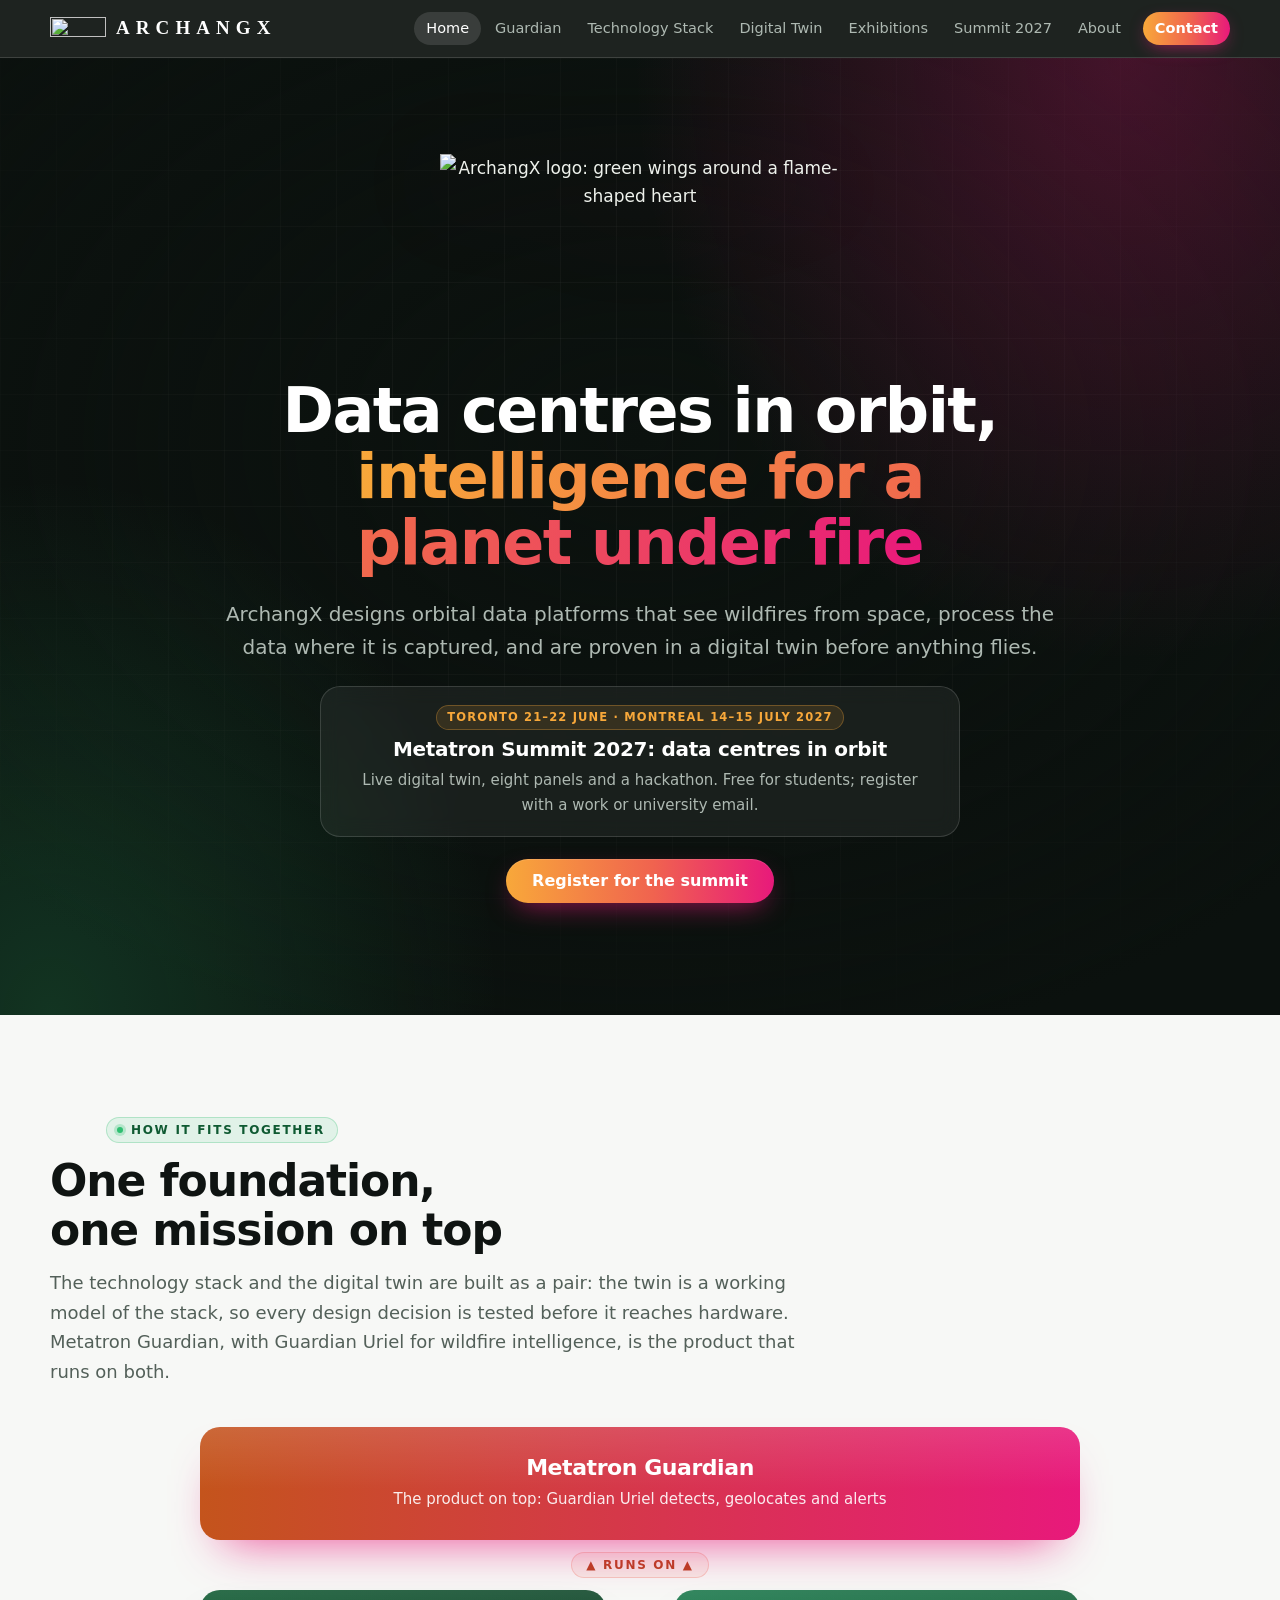
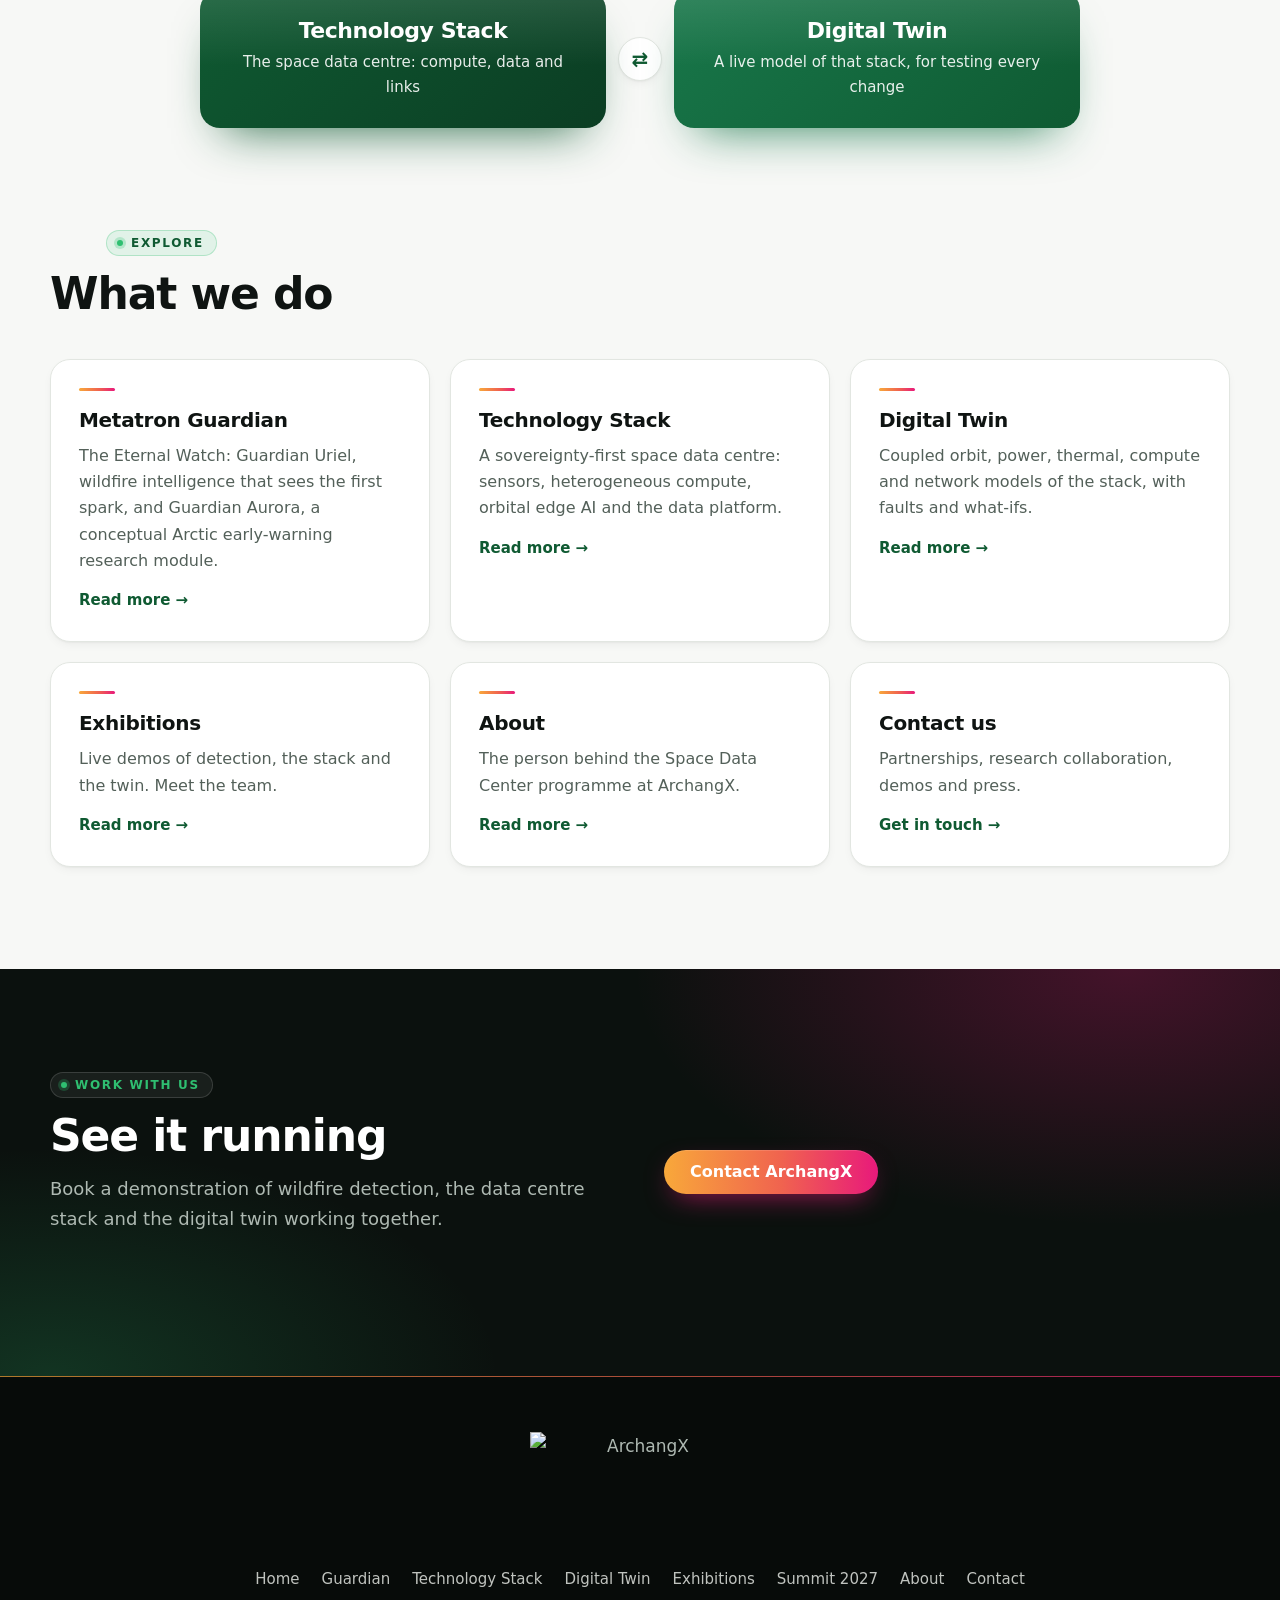
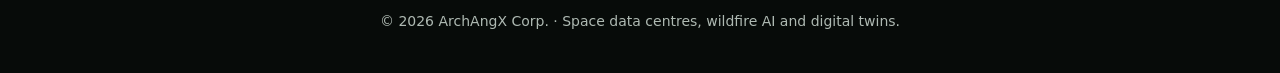
==== site/index.html @ c4afb506 "Rename Seraphim to Metatron across the website and docs The space data centre, its technology stack," ====
<!doctype html>
<html lang="en">
<head>
<meta charset="utf-8">
<meta name="viewport" content="width=device-width, initial-scale=1">
<title>ArchangX — Space Data Centres, Wildfire AI and Digital Twins</title>
<meta name="description" content="ArchangX builds orbital data platforms: a space data centre technology stack and its digital twin, with machine-learning wildfire detection on top.">
<link rel="icon" href="assets/favicon.ico" sizes="any">
<link rel="apple-touch-icon" href="assets/apple-touch-icon.png">
<meta property="og:title" content="ArchangX — Space Data Centres, Wildfire AI and Digital Twins">
<meta property="og:description" content="ArchangX builds orbital data platforms: a space data centre technology stack and its digital twin, with machine-learning wildfire detection on top.">
<meta property="og:image" content="https://www.archangx.com/assets/logo.png">
<link rel="canonical" href="https://www.archangx.com/">
<link rel="stylesheet" href="assets/style.css">
</head>
<body>
<header class="site">
  <div class="wrap bar">
    <a class="brand" href="index.html" aria-label="ArchangX home"><img src="assets/emblem-96.png" alt="" width="64" height="25">ARCHANGX</a>
    <nav class="main" aria-label="Pages"><a href="index.html" aria-current="page">Home</a><a href="guardian.html">Guardian</a><a href="technology-stack.html">Technology Stack</a><a href="digital-twin.html">Digital Twin</a><a href="exhibitions.html">Exhibitions</a><a href="summit-2027.html">Summit 2027</a><a href="about.html">About</a><a href="contact.html">Contact</a></nav>
  </div>
</header>
<main>
<div class="wrap hero">
  <img class="logo" src="assets/logo-dark.png" alt="ArchangX logo: green wings around a flame-shaped heart" width="560" height="284">
  <h1>Data centres in orbit, <span class="flame-text">intelligence for a planet under fire</span></h1>
  <p>ArchangX designs orbital data platforms that see wildfires from space, process the data where it is captured, and are proven in a digital twin before anything flies.</p>
  <a class="announce" href="summit-2027.html"><span class="tag">Toronto 21–22 June · Montreal 14–15 July 2027</span><b>Metatron Summit 2027: data centres in orbit</b><span>Live digital twin, eight panels and a hackathon. Free for students; register with a work or university email.</span></a>
  <p><a class="btn" href="summit-2027.html#register">Register for the summit</a></p>
</div>

<section class="block">
  <div class="wrap">
    <div class="head"><div class="num"><img src="assets/emblem-96.png" alt=""><span class="eyebrow">How it fits together</span></div>
      <h2>One foundation, one mission on top</h2>
      <p>The technology stack and the digital twin are built as a pair: the twin is a working model of the stack, so every design decision is tested before it reaches hardware. Metatron Guardian, with Guardian Uriel for wildfire intelligence, is the product that runs on both.</p></div>
    <div class="fit" aria-label="How the work fits together">
  <a class="top" href="guardian.html"><b>Metatron Guardian</b><span>The product on top: Guardian Uriel detects, geolocates and alerts</span></a>
  <div class="arrow" aria-hidden="true">▲ runs on ▲</div>
  <div class="pair">
    <a class="base stackbox" href="technology-stack.html"><b>Technology Stack</b><span>The space data centre: compute, data and links</span></a>
    <div class="link" aria-label="connected">⇄</div>
    <a class="base twinbox" href="digital-twin.html"><b>Digital Twin</b><span>A live model of that stack, for testing every change</span></a>
  </div>
</div>
  </div>
</section>

<section class="block">
  <div class="wrap">
    <div class="head"><div class="num"><img src="assets/emblem-96.png" alt=""><span class="eyebrow">Explore</span></div><h2>What we do</h2></div>
    <div class="cards" style="grid-template-columns:repeat(auto-fit,minmax(300px,1fr))">
      <a class="card" href="guardian.html"><h3>Metatron Guardian</h3><p>The Eternal Watch: Guardian Uriel, wildfire intelligence that sees the first spark, and Guardian Aurora, a conceptual Arctic early-warning research module.</p><span class="more">Read more →</span></a>
      <a class="card" href="technology-stack.html"><h3>Technology Stack</h3><p>A sovereignty-first space data centre: sensors, heterogeneous compute, orbital edge AI and the data platform.</p><span class="more">Read more →</span></a>
      <a class="card" href="digital-twin.html"><h3>Digital Twin</h3><p>Coupled orbit, power, thermal, compute and network models of the stack, with faults and what-ifs.</p><span class="more">Read more →</span></a>
      <a class="card" href="exhibitions.html"><h3>Exhibitions</h3><p>Live demos of detection, the stack and the twin. Meet the team.</p><span class="more">Read more →</span></a>
      <a class="card" href="about.html"><h3>About</h3><p>The person behind the Space Data Center programme at ArchangX.</p><span class="more">Read more →</span></a>
      <a class="card" href="contact.html"><h3>Contact us</h3><p>Partnerships, research collaboration, demos and press.</p><span class="more">Get in touch →</span></a>
    </div>
  </div>
</section>

<section class="block night">
  <div class="wrap two">
    <div class="head"><span class="eyebrow">Work with us</span><h2>See it running</h2>
      <p>Book a demonstration of wildfire detection, the data centre stack and the digital twin working together.</p></div>
    <div style="align-self:center"><a class="btn" href="contact.html">Contact ArchangX</a></div>
  </div>
</section>
</main>
<footer class="site">
  <div class="wrap">
    <img src="assets/logo-dark.png" alt="ArchangX" width="280" height="142">
    <nav aria-label="Footer"><a href="index.html">Home</a><a href="guardian.html">Guardian</a><a href="technology-stack.html">Technology Stack</a><a href="digital-twin.html">Digital Twin</a><a href="exhibitions.html">Exhibitions</a><a href="summit-2027.html">Summit 2027</a><a href="about.html">About</a><a href="contact.html">Contact</a></nav>
    <p>© <span class="year">2026</span> ArchAngX Corp. · Space data centres, wildfire AI and digital twins.</p>
  </div>
</footer>
<script>document.querySelectorAll(".year").forEach(e => e.textContent = new Date().getFullYear());</script>
</body>
</html>
---- site/assets/style.css ----
/* ArchangX site styles. Palette from the logo: matrix-green wings, orange-to-magenta flame, serif wordmark.
   Dark "orbit" bands (header, page heroes, .night, footer) frame light content sections. System fonts only. */
:root {
  /* light surfaces */
  --paper: #f7f8f6; --card: #fff; --ink: #0f1412; --muted: #536059; --line: #e2e6e1;
  /* brand: wings */
  --wing-deep: #0b3d23; --wing: #0f5a32; --wing-mid: #18774a; --wing-bright: #2fbf71;
  /* brand: flame */
  --flame-0: #c4541c; --flame-1: #f8a83a; --flame-2: #f0634f; --flame-3: #e8197b; --flame-ink: #b8401f;
  --flame: linear-gradient(90deg, var(--flame-1), var(--flame-2) 55%, var(--flame-3));
  --flame-deep: linear-gradient(90deg, var(--flame-0), var(--flame-3));
  /* dark surfaces */
  --night: #0b110e; --night-2: #121a16; --night-ink: #eef1ec; --night-muted: #aeb9b2; --footer: #070b09;
  --on-dark: #fff; --glass: rgba(255, 255, 255, .06); --glass-2: rgba(255, 255, 255, .12);
  --glass-line: rgba(255, 255, 255, .14);
  --error: #b3261e;
  /* backdrop shared by the heroes, dark bands and the portrait */
  --aurora: radial-gradient(55% 90% at 88% 0%, rgba(232, 25, 123, .26), transparent 70%),
            radial-gradient(50% 80% at 4% 100%, rgba(47, 191, 113, .2), transparent 70%);
  --grid: linear-gradient(rgba(255, 255, 255, .045) 1px, transparent 1px) 0 0 / 56px 56px,
          linear-gradient(90deg, rgba(255, 255, 255, .045) 1px, transparent 1px) 0 0 / 56px 56px;
  /* type, shape, depth, motion */
  --serif: "Iowan Old Style", "Palatino Linotype", Palatino, Georgia, "Times New Roman", serif;
  --sans: system-ui, -apple-system, "Segoe UI", Roboto, "Helvetica Neue", Arial, sans-serif;
  --display: "Segoe UI Variable Display", system-ui, -apple-system, "Segoe UI", Roboto, "Helvetica Neue", Arial, sans-serif;
  --radius: 20px; --radius-sm: 12px;
  --shadow-sm: 0 1px 2px rgba(11, 17, 14, .04), 0 4px 12px -4px rgba(11, 17, 14, .08);
  --shadow-md: 0 2px 4px rgba(11, 17, 14, .04), 0 16px 32px -12px rgba(11, 17, 14, .16);
  --shadow-lg: 0 4px 8px rgba(11, 17, 14, .05), 0 28px 56px -20px rgba(11, 17, 14, .28);
  --ease: cubic-bezier(.2, .7, .2, 1);
}
* { box-sizing: border-box; }
html { scroll-behavior: smooth; scroll-padding-top: 120px; overflow-x: clip; }
body { margin: 0; background: var(--paper); color: var(--ink); font: 17px/1.65 var(--sans);
       -webkit-font-smoothing: antialiased; text-rendering: optimizeLegibility; }
img { max-width: 100%; height: auto; display: block; }
a { color: var(--wing); text-underline-offset: .2em; }
::selection { background: color-mix(in srgb, var(--flame-2) 28%, transparent); }
.wrap { width: min(1180px, 100% - 32px); margin-inline: auto; }
h1, h2, h3 { font-family: var(--display); font-weight: 700; letter-spacing: -.025em; text-wrap: balance; margin: 0; }
h1 { font-size: clamp(36px, 5.6vw, 64px); line-height: 1.04; }
h2 { font-size: clamp(28px, 3.8vw, 44px); line-height: 1.1; }
h3 { font-size: 20px; line-height: 1.3; letter-spacing: -.015em; text-wrap: pretty; }
p { margin: 0; max-width: 66ch; text-wrap: pretty; }
.muted { color: var(--muted); }
.flame-text { background: var(--flame); -webkit-background-clip: text; background-clip: text; color: transparent; }
:focus-visible { outline: 3px solid var(--flame-2); outline-offset: 3px; }

/* labels: eyebrow (green pill with a dot) and tag (flame pill) */
.eyebrow { display: inline-flex; align-items: center; gap: 8px; width: fit-content; padding: 6px 12px 6px 10px;
           border-radius: 99px; font: 600 12px/1 var(--sans); letter-spacing: .14em; text-transform: uppercase;
           color: var(--wing); background: color-mix(in srgb, var(--wing-bright) 10%, transparent);
           border: 1px solid color-mix(in srgb, var(--wing-bright) 28%, transparent); }
.eyebrow::before { content: ""; width: 6px; height: 6px; border-radius: 50%; background: var(--wing-bright);
                   box-shadow: 0 0 0 3px color-mix(in srgb, var(--wing-bright) 25%, transparent); }
.tag { display: inline-flex; align-items: center; width: fit-content; padding: 5px 10px; border-radius: 99px;
       font: 700 11.5px/1.2 var(--sans); letter-spacing: .1em; text-transform: uppercase; color: var(--flame-ink);
       background: color-mix(in srgb, var(--flame-2) 10%, transparent);
       border: 1px solid color-mix(in srgb, var(--flame-2) 22%, transparent); }

/* header: dark glass, pill navigation, Contact as the call to action */
header.site { position: sticky; top: 0; z-index: 50; color: var(--night-ink);
              background: color-mix(in srgb, var(--night) 92%, transparent);
              -webkit-backdrop-filter: saturate(160%) blur(16px); backdrop-filter: saturate(160%) blur(16px);
              border-bottom: 1px solid var(--glass-line); }
.bar { display: flex; align-items: center; justify-content: space-between; gap: 8px 24px; padding-block: 12px; flex-wrap: wrap; }
.brand { display: flex; align-items: center; gap: 10px; text-decoration: none; color: var(--on-dark);
         font: 600 19px var(--serif); letter-spacing: .32em; }
.brand img { width: 56px; }
nav.main { display: flex; flex-wrap: wrap; align-items: center; gap: 2px; font: 500 14.5px/1 var(--sans); }
nav.main a { color: var(--night-muted); text-decoration: none; padding: 9px 12px; border-radius: 99px;
             transition: color .2s, background-color .2s; }
nav.main a:hover { color: var(--on-dark); background: var(--glass); }
nav.main a[aria-current="page"] { color: var(--on-dark); background: var(--glass-2); }
nav.main a:last-child { margin-left: 8px; color: var(--on-dark); font-weight: 600; background: var(--flame);
                        box-shadow: 0 6px 18px -6px color-mix(in srgb, var(--flame-3) 70%, transparent); }
nav.main a:last-child:hover { filter: brightness(1.08); }
@media (max-width: 1100px) {
  /* one swipeable row instead of a block of wrapped links */
  nav.main { width: 100%; flex-wrap: nowrap; overflow-x: auto; scrollbar-width: none; padding-inline-end: 28px;
             -webkit-mask-image: linear-gradient(90deg, #000 calc(100% - 28px), transparent);
             mask-image: linear-gradient(90deg, #000 calc(100% - 28px), transparent); }
  nav.main::-webkit-scrollbar { display: none; }
  nav.main a { flex: none; }
  nav.main a:first-child { margin-left: -12px; }
}

/* heroes: full-bleed dark backdrop drawn behind the .wrap-sized hero */
.page-hero, .hero { position: relative; isolation: isolate; color: var(--night-ink); }
.page-hero::before, .hero::before { content: ""; position: absolute; z-index: -2; inset: 0 calc(50% - 50vw);
  background: var(--aurora), radial-gradient(80% 75% at 50% 40%, transparent, var(--night) 88%), var(--grid), var(--night); }
.page-hero { padding-block: clamp(64px, 9vw, 112px) clamp(56px, 7vw, 88px); display: grid; gap: 18px; }
.page-hero::after { content: ""; position: absolute; z-index: -1; right: -40px; top: 50%; translate: 0 -50%;
                    width: min(520px, 60vw); aspect-ratio: 512 / 202; pointer-events: none;
                    background: url(emblem.png) center / contain no-repeat; opacity: .14; }
.page-hero h1 { color: var(--on-dark); max-width: 22ch; }
.page-hero p { font-size: clamp(17px, 1.6vw, 20px); color: var(--night-muted); max-width: 60ch; }
.crumbs { font-size: 14px; color: var(--night-muted); }
.crumbs a { color: var(--night-muted); text-decoration: none; }
.crumbs a:hover { color: var(--on-dark); text-decoration: underline; }
:is(.page-hero, .hero, .night) .eyebrow { color: var(--wing-bright); background: var(--glass); border-color: var(--glass-line); }
.hero { text-align: center; padding-block: clamp(56px, 8vw, 96px) clamp(64px, 9vw, 112px); display: grid;
        justify-items: center; gap: 22px; }
.hero img.logo { width: min(400px, 78%); filter: drop-shadow(0 18px 50px color-mix(in srgb, var(--flame-3) 28%, transparent)); }
.hero h1 { color: var(--on-dark); font-size: clamp(34px, 5.4vw, 62px); line-height: 1.06; max-width: 20ch; }
.hero p { color: var(--night-muted); font-size: clamp(17px, 1.6vw, 20px); }

/* content blocks */
section.block { padding-block: clamp(64px, 8vw, 104px); }
section.block:not(.night) + section.block:not(.night) { padding-top: 0; }
.head { display: grid; gap: 14px; margin-bottom: 40px; max-width: 760px; }
.head p { color: var(--muted); font-size: 18px; }
.head .num { display: flex; align-items: center; gap: 12px; }
.head .num img { width: 44px; }
.cards { display: grid; grid-template-columns: repeat(auto-fit, minmax(250px, 1fr)); gap: 20px; }
.card { position: relative; display: grid; gap: 10px; align-content: start; padding: 28px; border-radius: var(--radius);
        background: var(--card); border: 1px solid var(--line); box-shadow: var(--shadow-sm); }
.card::before { content: ""; height: 3px; width: 36px; border-radius: 3px; background: var(--flame); margin-bottom: 6px; }
.card:has(> .tag)::before { display: none; }
.card p { color: var(--muted); font-size: 16px; }
.card h3 a { color: inherit; }
.card h3 a:hover { color: var(--wing); }
a.card { text-decoration: none; color: var(--ink); transition: transform .3s var(--ease), box-shadow .3s var(--ease); }
a.card::after { content: ""; position: absolute; inset: -1px; border-radius: inherit; padding: 1px; pointer-events: none;
                background: var(--flame); opacity: 0; transition: opacity .3s var(--ease);
                -webkit-mask: linear-gradient(#000 0 0) content-box, linear-gradient(#000 0 0); -webkit-mask-composite: xor;
                mask: linear-gradient(#000 0 0) content-box exclude, linear-gradient(#000 0 0); }
a.card:hover { transform: translateY(-4px); box-shadow: var(--shadow-lg); }
a.card:hover::after { opacity: 1; }
a.card .more { margin-top: 4px; color: var(--wing); font-weight: 600; font-size: 15px; }
a.card:hover .more { text-decoration: underline; }
.two { display: grid; grid-template-columns: repeat(auto-fit, minmax(300px, 1fr)); gap: 32px 48px; align-items: start; }
ul.ticks { margin: 0; padding: 0; list-style: none; display: grid; gap: 14px; }
ul.ticks li { position: relative; padding-left: 36px; }
ul.ticks li::before { content: ""; position: absolute; left: 0; top: .2em; width: 22px; height: 22px; border-radius: 50%;
                      background: color-mix(in srgb, var(--wing-bright) 18%, transparent); }
ul.ticks li::after { content: ""; position: absolute; left: 8px; top: calc(.2em + 4px); width: 6px; height: 11px;
                     border: solid var(--wing); border-width: 0 2px 2px 0; rotate: 45deg; }

/* the "how it fits together" diagram */
.fit { display: grid; gap: 12px; max-width: 880px; margin-inline: auto; }
.fit .top, .fit .base { position: relative; overflow: hidden; display: grid; gap: 6px; padding: 28px 24px; text-align: center;
                        border-radius: var(--radius); color: var(--on-dark); text-decoration: none;
                        transition: transform .3s var(--ease), box-shadow .3s var(--ease); }
.fit .top::after, .fit .base::after, .layer::after { content: ""; position: absolute; inset: 0; pointer-events: none;
                                                     background: linear-gradient(180deg, var(--glass-2), transparent 55%); }
.fit .top { background: var(--flame-deep); box-shadow: 0 24px 48px -24px color-mix(in srgb, var(--flame-3) 80%, transparent); }
.fit .stackbox { background: linear-gradient(135deg, var(--wing), var(--wing-deep));
                 box-shadow: 0 24px 48px -24px color-mix(in srgb, var(--wing) 90%, transparent); }
.fit .twinbox { background: linear-gradient(135deg, var(--wing-mid), var(--wing));
                box-shadow: 0 24px 48px -24px color-mix(in srgb, var(--wing-mid) 90%, transparent); }
.fit a:hover { transform: translateY(-3px); }
.fit .pair { display: grid; grid-template-columns: 1fr auto 1fr; gap: 12px; align-items: stretch; }
.fit .link { display: grid; place-items: center; align-self: center; width: 44px; height: 44px; border-radius: 50%;
             background: var(--card); border: 1px solid var(--line); box-shadow: var(--shadow-sm);
             font: 700 20px/1 var(--sans); color: var(--wing); }
.fit b { font: 700 22px/1.2 var(--display); letter-spacing: -.02em; }
.fit span { font-size: 15px; opacity: .9; }
.fit .arrow { justify-self: center; padding: 6px 14px; border-radius: 99px; font: 700 12px/1 var(--sans);
              letter-spacing: .14em; text-transform: uppercase; color: var(--flame-ink);
              background: color-mix(in srgb, var(--flame-2) 10%, transparent);
              border: 1px solid color-mix(in srgb, var(--flame-2) 25%, transparent); }
@media (max-width: 640px) { .fit .pair { grid-template-columns: 1fr; } .fit .link { justify-self: center; rotate: 90deg; } }

/* stack layers */
.stack { display: grid; gap: 10px; }
.layer { position: relative; overflow: hidden; display: grid; grid-template-columns: minmax(160px, 240px) 1fr; gap: 16px;
         align-items: center; padding: 20px 24px; border-radius: 16px; color: var(--on-dark); box-shadow: var(--shadow-sm); }
.layer b { font: 700 18px/1.3 var(--display); letter-spacing: -.01em; }
.layer span { font-size: 15px; opacity: .88; }
.l1 { background: var(--wing-deep); } .l2 { background: var(--wing); } .l3 { background: var(--wing-mid); }
.l4 { background: var(--flame-deep); } .l5 { background: var(--night-2); }
@media (max-width: 640px) { .layer { grid-template-columns: 1fr; gap: 4px; } }

/* flow chips */
.flow { display: flex; flex-wrap: wrap; gap: 10px; align-items: center; font: 600 14px var(--sans); }
.flow span { padding: 10px 16px; border-radius: 99px; background: var(--card); border: 1px solid var(--line); box-shadow: var(--shadow-sm); }
.flow i { color: var(--flame-2); font-style: normal; font-weight: 700; }

/* twin models */
.models { display: grid; grid-template-columns: repeat(auto-fit, minmax(140px, 1fr)); gap: 12px; }
.model { position: relative; overflow: hidden; text-align: center; padding: 22px 12px 20px; border-radius: 16px;
         border: 1px solid var(--line); background: var(--card); box-shadow: var(--shadow-sm); }
.model::before { content: ""; position: absolute; inset: 0 0 auto; height: 3px; background: var(--flame); }
.model b { display: block; font: 700 17px/1.3 var(--display); letter-spacing: -.01em; }
.model span { font-size: 13px; color: var(--muted); }

/* connected-pages strip */
.connected { display: flex; flex-wrap: wrap; gap: 12px 14px; align-items: center; padding: 20px 24px; border-radius: var(--radius);
             background: linear-gradient(135deg, color-mix(in srgb, var(--wing-bright) 9%, var(--card)), var(--card) 60%);
             border: 1px solid color-mix(in srgb, var(--wing-bright) 30%, transparent); }
.connected a { font-weight: 600; }

/* dark band */
.night { color: var(--night-ink); background: var(--aurora), var(--night); }
.night h2 { color: var(--on-dark); }
.night p, .night .head p, .night .card p { color: var(--night-muted); }
.night a:not(.btn) { color: var(--wing-bright); }
.night .card { background: var(--glass); border-color: var(--glass-line); color: var(--night-ink); box-shadow: none; }
.night .tag { color: var(--flame-1); background: color-mix(in srgb, var(--flame-1) 12%, transparent);
              border-color: color-mix(in srgb, var(--flame-1) 30%, transparent); }

/* buttons */
.btn { display: inline-flex; align-items: center; justify-content: center; gap: 8px; padding: 14px 26px; border: 0;
       border-radius: 99px; cursor: pointer; background: var(--flame); color: var(--on-dark); font: 700 16px/1 var(--sans);
       text-decoration: none;
       box-shadow: 0 10px 28px -10px color-mix(in srgb, var(--flame-3) 75%, transparent), inset 0 1px 0 var(--glass-2);
       transition: transform .2s var(--ease), box-shadow .2s var(--ease), filter .2s; }
.btn:hover { transform: translateY(-2px); filter: brightness(1.06);
             box-shadow: 0 16px 36px -12px color-mix(in srgb, var(--flame-3) 85%, transparent), inset 0 1px 0 var(--glass-2); }
.btn:active { transform: translateY(0); }
.btn:disabled { opacity: .6; cursor: progress; transform: none; }
.btn.ghost { background: transparent; color: inherit; box-shadow: inset 0 0 0 1.5px currentColor; }
.btn.ghost:hover { background: color-mix(in srgb, currentColor 10%, transparent); filter: none; }

/* about */
.portrait { border-radius: 24px; background: var(--aurora), var(--night); padding: 40px; display: grid; place-items: center;
            box-shadow: var(--shadow-lg); }
.portrait img { width: 100%; max-width: 360px; }
.facts { display: grid; gap: 6px; font-size: 15px; }
.facts b { font-weight: 600; }

/* contact form */
form.contact { display: grid; gap: 16px; padding: 28px; border-radius: var(--radius); background: var(--card);
               border: 1px solid var(--line); box-shadow: var(--shadow-md); }
form.contact label { display: grid; gap: 6px; font-weight: 600; font-size: 14.5px; }
form.contact :is(input:not([type="checkbox"]), select, textarea) {
  font: 16px var(--sans); padding: 12px 14px; border-radius: var(--radius-sm); border: 1px solid var(--line);
  background: var(--paper); color: var(--ink); transition: border-color .2s, box-shadow .2s, background-color .2s; }
form.contact :is(input:not([type="checkbox"]), select, textarea):focus {
  outline: none; border-color: var(--wing-bright); background: var(--card);
  box-shadow: 0 0 0 4px color-mix(in srgb, var(--wing-bright) 22%, transparent); }
form.contact input[type="checkbox"] { width: 18px; height: 18px; margin: 0; accent-color: var(--wing); }
form.contact textarea { min-height: 140px; resize: vertical; }

footer.site { position: relative; background: var(--footer); color: var(--night-muted); padding-block: 56px 40px; text-align: center; }
footer.site::before { content: ""; position: absolute; inset: 0 0 auto; height: 1px; background: var(--flame); opacity: .7; }
footer.site img { width: min(220px, 60%); margin: 0 auto 24px; }
footer.site nav { display: flex; flex-wrap: wrap; justify-content: center; gap: 6px 22px; margin-bottom: 18px; font-size: 15px; }
footer.site nav a { color: var(--night-ink); text-decoration: none; opacity: .8; transition: opacity .2s; }
footer.site nav a:hover { opacity: 1; text-decoration: underline; }
footer.site p { margin-inline: auto; font-size: 14px; }

/* registration dialog (summit-2027.html) */
dialog#register-dialog { width: min(580px, 100% - 32px); max-height: 92vh; padding: 0; border: 0; border-radius: var(--radius);
                         background: transparent; }
/* literal colour: older browsers don't pass :root variables to ::backdrop */
dialog#register-dialog::backdrop { background: rgba(11, 17, 14, .7); -webkit-backdrop-filter: blur(6px); backdrop-filter: blur(6px); }
dialog#register-dialog form.contact { margin: 0; box-shadow: var(--shadow-lg); }
.dialog-head { display: flex; justify-content: space-between; align-items: center; gap: 12px; }
.dialog-close { display: grid; place-items: center; width: 36px; height: 36px; border-radius: 50%; font-size: 24px; line-height: 1;
                background: none; border: 0; cursor: pointer; color: var(--muted); transition: background-color .2s; }
.dialog-close:hover { background: var(--paper); color: var(--ink); }
form.contact fieldset { border: 1px solid var(--line); border-radius: var(--radius-sm); padding: 12px 16px; display: grid; gap: 8px; }
form.contact legend { font-weight: 600; font-size: 14.5px; padding: 0 4px; }
form.contact label.check { display: flex; gap: 10px; align-items: center; font-weight: 400; }
form.contact .hp { position: absolute; left: -9999px; }
.form-msg:empty { display: none; }
.form-msg.ok { color: var(--wing); } .form-msg.err { color: var(--error); }

/* summit announcement on the home page */
.announce { display: grid; gap: 6px; justify-items: center; text-align: center; max-width: 640px; padding: 18px 26px;
            border-radius: var(--radius); color: var(--night-ink); text-decoration: none; background: var(--glass);
            border: 1px solid var(--glass-line); -webkit-backdrop-filter: blur(10px); backdrop-filter: blur(10px);
            transition: transform .3s var(--ease), background-color .3s, border-color .3s; }
.announce:hover { transform: translateY(-2px); background: var(--glass-2); border-color: color-mix(in srgb, var(--flame-2) 50%, transparent); }
.announce .tag { color: var(--flame-1); background: color-mix(in srgb, var(--flame-1) 12%, transparent);
                 border-color: color-mix(in srgb, var(--flame-1) 30%, transparent); }
.announce b { font: 700 20px/1.3 var(--display); letter-spacing: -.015em; color: var(--on-dark); }
.announce span:last-child { color: var(--night-muted); font-size: 15px; }

/* button row; .center sits it level with the text beside it in a .two layout */
.actions { display: flex; flex-wrap: wrap; gap: 12px; margin-top: 8px; }
.actions.center { align-self: center; margin-top: 0; }
/* a section heading that stays in view beside a long column (desktop only) */
@media (min-width: 1101px) { .head.sticky { position: sticky; top: 104px; } }
/* cards with longer text: fewer, wider columns */
.cards.wide { grid-template-columns: repeat(auto-fit, minmax(min(100%, 440px), 1fr)); }
.card .sub { margin-top: -4px; font: 600 14.5px/1.4 var(--sans); color: var(--wing-mid); }

/* exhibitions: event at a glance */
.glance { margin: 0; padding: 6px 28px; border-radius: var(--radius); background: var(--card); border: 1px solid var(--line);
          box-shadow: var(--shadow-md); }
.glance > div { display: grid; grid-template-columns: 120px 1fr; gap: 4px 20px; align-items: baseline; padding-block: 18px; }
.glance > div + div { border-top: 1px solid var(--line); }
.glance dt { font: 700 12px/1.4 var(--sans); letter-spacing: .12em; text-transform: uppercase; color: var(--flame-ink); }
.glance dd { margin: 0; }
@media (max-width: 520px) { .glance { padding-inline: 22px; } .glance > div { grid-template-columns: 1fr; } }

/* exhibitions: diagram slideshow. The track is a scroll-snap strip, so it swipes without script; the page script
   adds the previous/next buttons and dots (.ready) */
.wrap.showcase { max-width: 1024px; }
.slides { display: grid; gap: 20px; }
.slides-track { position: relative; display: grid; grid-auto-flow: column; grid-auto-columns: 100%; gap: 24px;
                overflow-x: auto; overscroll-behavior-x: contain; scroll-snap-type: x mandatory; border-radius: var(--radius); }
.slides.ready .slides-track { scrollbar-width: none; }
.slides.ready .slides-track::-webkit-scrollbar { display: none; }
.slides-track:focus-visible { outline-offset: 6px; }
.slide { margin: 0; display: grid; gap: 16px; align-content: start; scroll-snap-align: start; }
.slide a { display: block; overflow: hidden; border-radius: var(--radius); border: 1px solid var(--glass-line);
           box-shadow: 0 30px 70px -30px rgba(0, 0, 0, .75), 0 0 80px -30px color-mix(in srgb, var(--wing-bright) 35%, transparent); }
.slide img { width: 100%; transition: scale .6s var(--ease); }
.slide a:hover img { scale: 1.015; }
.slide figcaption { color: var(--night-muted); font-size: 15.5px; max-width: 80ch; }
.slide figcaption b { color: var(--on-dark); font-weight: 600; }
.slides-nav { display: flex; align-items: center; justify-content: center; gap: 18px; }
.slides-nav[hidden] { display: none; }
.slides-nav > button { display: grid; place-items: center; width: 46px; height: 46px; padding: 0 0 3px; border-radius: 50%;
                       cursor: pointer; font: 400 28px/1 var(--sans); color: var(--on-dark); background: var(--glass);
                       border: 1px solid var(--glass-line); transition: background-color .2s, border-color .2s; }
.slides-nav > button:hover { background: var(--glass-2); border-color: color-mix(in srgb, var(--flame-2) 60%, transparent); }
.slides-dots { display: flex; gap: 4px; }
.slides-dots button { display: grid; place-items: center; min-width: 24px; height: 24px; padding: 0; border: 0;
                      background: none; cursor: pointer; }
.slides-dots button::before { content: ""; width: 10px; height: 10px; border-radius: 99px;
                              background: color-mix(in srgb, var(--night-muted) 55%, transparent);
                              transition: width .3s var(--ease), background-color .3s; }
.slides-dots button[aria-current="true"]::before { width: 30px; background: var(--flame); }

/* exhibitions: programme timeline. Timed items get a flame dot, untimed ones a green dot */
ol.timeline { --t: 64px; --g: 36px; list-style: none; margin: 0; padding: 0; }
ol.timeline li { position: relative; display: grid; grid-template-columns: var(--t) 1fr; gap: var(--g); padding-bottom: 30px; }
ol.timeline li:last-child { padding-bottom: 0; }
ol.timeline li::before { content: ""; position: absolute; left: calc(var(--t) + var(--g) / 2 - 1px); top: 0; bottom: 0;
                         width: 2px; background: var(--line); }
ol.timeline li:first-child::before { top: 14px; }
ol.timeline li:last-child::before { bottom: auto; height: 14px; }
ol.timeline li::after { content: ""; position: absolute; left: calc(var(--t) + var(--g) / 2 - 7px); top: 8px; width: 14px;
                        height: 14px; border-radius: 50%; background: var(--card); border: 3px solid var(--flame-2); }
ol.timeline li:not(:has(> time))::after { border-color: var(--wing-bright); }
ol.timeline time { font: 700 17px/1.65 var(--display); font-variant-numeric: tabular-nums; text-align: right; color: var(--flame-ink); }
ol.timeline .when { display: block; margin-bottom: 2px; font: 700 12px/1.8 var(--sans); letter-spacing: .12em;
                    text-transform: uppercase; color: var(--wing-mid); }
ol.timeline h3 a { color: inherit; }
ol.timeline h3 a:hover { color: var(--wing); }
ol.timeline h3 + p { margin-top: 6px; color: var(--muted); font-size: 16px; }
@media (max-width: 520px) { ol.timeline { --t: 46px; --g: 36px; } ol.timeline time { font-size: 15px; } }

/* motion: heroes rise in on load; cards and tiles rise as they scroll into view (where supported) */
@keyframes rise { from { opacity: 0; translate: 0 16px; } to { opacity: 1; translate: 0 0; } }
@keyframes pop { from { opacity: 0; translate: 0 12px; scale: .98; } }
@media (prefers-reduced-motion: no-preference) {
  :is(.page-hero, .hero) > * { animation: rise .8s var(--ease) both; }
  :is(.page-hero, .hero) > :nth-child(2) { animation-delay: .06s; }
  :is(.page-hero, .hero) > :nth-child(3) { animation-delay: .12s; }
  :is(.page-hero, .hero) > :nth-child(4) { animation-delay: .18s; }
  :is(.page-hero, .hero) > :nth-child(n+5) { animation-delay: .24s; }
  dialog#register-dialog[open] { animation: pop .35s var(--ease); }
  @supports (animation-timeline: view()) {
    .card, .model, .layer, .flow span, .fit > *, .connected, ul.ticks li, .glance, .slides, ol.timeline li {
      animation: rise linear both; animation-timeline: view(); animation-range: entry 0% entry 80%;
    }
  }
}
@media (prefers-reduced-motion: reduce) {
  html { scroll-behavior: auto; }
  a.card, .btn, .announce, .fit a, .slide img { transition: none; }
}

/* Metatron Guardian: product family. Uriel is amber and gold (fire, light); Aurora is polar blue and aurora green. */
:root { --gold: #e3b341; --uriel: #f29a2e; --uriel-ink: #a65a0c; --polar: #4fb8e8; --polar-ink: #1a6f94; --aurora-green: #3fd9a4; }
.product.uriel { border-top: 4px solid var(--uriel); }
.product.aurora { border-top: 4px solid var(--polar); }
.product::before { display: none; }
.product .motto { font: italic 500 17px/1.5 var(--display); color: var(--ink); }
.night .product .motto { color: var(--night-ink); }
.product.uriel .tag { color: var(--uriel-ink); background: color-mix(in srgb, var(--uriel) 12%, transparent); border-color: color-mix(in srgb, var(--uriel) 32%, transparent); }
.product.aurora .tag { color: var(--polar-ink); background: color-mix(in srgb, var(--polar) 12%, transparent); border-color: color-mix(in srgb, var(--polar) 34%, transparent); }
.night .product.uriel .tag { color: var(--uriel); } .night .product.aurora .tag { color: var(--polar); }
/* readiness labels: designed on paper, prototyped on synthetic data, or still a research target */
.tag.designed { color: var(--wing); background: color-mix(in srgb, var(--wing-bright) 12%, transparent); border-color: color-mix(in srgb, var(--wing-bright) 32%, transparent); }
.tag.proto { color: var(--uriel-ink); background: color-mix(in srgb, var(--uriel) 12%, transparent); border-color: color-mix(in srgb, var(--uriel) 32%, transparent); }
.tag.research { color: var(--polar-ink); background: color-mix(in srgb, var(--polar) 12%, transparent); border-color: color-mix(in srgb, var(--polar) 34%, transparent); }
.night .tag.designed { color: var(--wing-bright); } .night .tag.proto { color: var(--uriel); } .night .tag.research { color: var(--polar); }
.legend { display: flex; flex-wrap: wrap; gap: 10px 18px; align-items: center; font-size: 15px; color: var(--muted); }
/* hero with the orbit emblem on the right */
.page-hero.split { grid-template-columns: minmax(0, 1fr) auto; column-gap: 40px; }
.page-hero.split::after { display: none; }
.page-hero.split > .orbit { grid-column: 2; grid-row: 1 / span 5; align-self: center; }
@media (max-width: 760px) { .page-hero.split { grid-template-columns: 1fr; } .page-hero.split > .orbit { grid-column: 1; grid-row: auto; } }
/* orbit emblem: Earth, two orbit rings and two satellites; a detection ping over the boreal belt */
.orbit { width: min(320px, 76vw); aspect-ratio: 1; }
.orbit svg { width: 100%; height: 100%; overflow: visible; }
.orbit .glow { fill: var(--polar); opacity: .18; }
.orbit .ring { fill: none; stroke: var(--glass-line); stroke-width: 1; }
.orbit .ring.tilt { stroke: color-mix(in srgb, var(--aurora-green) 45%, transparent); }
.orbit .sat { fill: var(--gold); } .orbit .sat.polar { fill: var(--polar); }
.orbit .ping { fill: none; stroke: var(--uriel); stroke-width: 1.5; transform-origin: 118px 84px; }
.orbit .spark { fill: var(--uriel); }
@media (prefers-reduced-motion: no-preference) {
  .orbit .o1 { animation: spin 20s linear infinite; transform-origin: 100px 100px; }
  .orbit .o2 { animation: spin 32s linear infinite reverse; transform-origin: 100px 100px; }
  .orbit .ping { animation: ping 3.2s ease-out infinite; }
}
@keyframes spin { to { transform: rotate(360deg); } }
@keyframes ping { from { transform: scale(.3); opacity: .95; } to { transform: scale(2.4); opacity: 0; } }
/* conceptual module notice */
.notice { display: grid; gap: 8px; padding: 20px 24px; border-radius: var(--radius); border: 1px solid color-mix(in srgb, var(--polar) 40%, transparent);
          background: color-mix(in srgb, var(--polar) 7%, var(--card)); }
.notice b { font: 700 12px/1.4 var(--sans); letter-spacing: .12em; text-transform: uppercase; color: var(--polar-ink); }
.night .notice { background: var(--glass); border-color: color-mix(in srgb, var(--polar) 45%, transparent); }
.night .notice b { color: var(--polar); }
.flow.stages { counter-reset: stage; }
.flow.stages span::before { counter-increment: stage; content: counter(stage) " "; color: var(--flame-ink); font-weight: 800; }
.night a.card .more { color: var(--wing-bright); }
.night .card h3 { color: var(--on-dark); }
/* Technology Stack page: 21 layers in six bands, seven cross-cutting planes. Band colours all pass WCAG AA with white text. */
:root { --b1: #121a16; --b2: #a64a12; --b3: #0b3d23; --b4: #0f5a32; --b5: #1a5f8a; --b6: #7a1f5c; }
main [id] { scroll-margin-top: 96px; }
.stats { display: grid; grid-template-columns: repeat(4, 1fr); gap: 14px; margin: 8px 0 0; padding: 0; }
.stats > div { padding: 18px 20px; border-radius: var(--radius-sm); background: var(--glass); border: 1px solid var(--glass-line); }
.stats dt { font: 700 clamp(26px, 3vw, 36px)/1.1 var(--display); letter-spacing: -.02em; color: var(--on-dark); font-variant-numeric: tabular-nums; }
.stats dd { margin: 6px 0 0; font-size: 14.5px; line-height: 1.45; color: var(--night-muted); }
.page-hero .stats-note { font-size: 14px; opacity: .85; }
@media (max-width: 760px) { .stats { grid-template-columns: 1fr 1fr; } }
@media (max-width: 420px) { .stats { grid-template-columns: 1fr; } }
/* sticky in-page contents on wide screens */
.withtoc { display: grid; gap: 0 40px; }
.toc { display: none; }
@media (min-width: 1101px) {
  .withtoc { grid-template-columns: 190px minmax(0, 1fr); }
  .toc { display: grid; gap: 2px; align-content: start; align-self: start; position: sticky; top: 104px; padding-top: clamp(64px, 8vw, 104px); }
  .toc b { font: 700 12px/1.4 var(--sans); letter-spacing: .12em; text-transform: uppercase; color: var(--flame-ink); margin-bottom: 8px; }
  .toc a { font-size: 14.5px; color: var(--muted); text-decoration: none; padding: 6px 10px; border-left: 2px solid var(--line); }
  .toc a:hover { color: var(--ink); }
  .toc a[aria-current="true"] { color: var(--wing); font-weight: 600; border-left-color: var(--wing-bright); }
}
/* the stack diagram: six band buttons on the left, the planes bar on the right */
.stackviz { display: grid; grid-template-columns: minmax(0, 1fr) 150px; gap: 16px; align-items: stretch; }
.bands { display: grid; gap: 8px; }
.band { border-radius: 14px; color: var(--on-dark); overflow: hidden; box-shadow: var(--shadow-sm); }
.band.b1 { background: var(--b1); } .band.b2 { background: var(--b2); } .band.b3 { background: var(--b3); }
.band.b4 { background: var(--b4); } .band.b5 { background: var(--b5); } .band.b6 { background: var(--b6); }
.band button { display: grid; grid-template-columns: 1fr auto auto; gap: 14px; align-items: center; width: 100%; padding: 18px 22px; border: 0;
               background: transparent; color: inherit; text-align: left; cursor: pointer; font: inherit; }
.band button:hover { background: rgba(255, 255, 255, .08); }
.band button:focus-visible { outline: 3px solid var(--flame-1); outline-offset: -4px; }
.band .band-name { font: 700 18px/1.3 var(--display); letter-spacing: -.01em; }
.band .band-range { font: 700 12px/1 var(--sans); letter-spacing: .1em; padding: 6px 10px; border-radius: 99px; background: rgba(255, 255, 255, .14); }
.band .caret { width: 10px; height: 10px; border: solid currentColor; border-width: 0 2px 2px 0; rotate: 45deg; translate: 0 -2px; transition: rotate .25s var(--ease), translate .25s var(--ease); }
.band button[aria-expanded="true"] .caret { rotate: 225deg; translate: 0 3px; }
.band .chips { display: flex; flex-wrap: wrap; gap: 8px; padding: 0 16px 16px; }
.band .chips a { display: inline-flex; gap: 6px; align-items: baseline; padding: 7px 12px; border-radius: 99px; font: 500 14px/1.3 var(--sans);
                 color: var(--ink); background: var(--card); text-decoration: none; }
.band .chips a:hover { background: var(--paper); }
.band .chips a b { font-size: 12px; letter-spacing: .06em; color: var(--flame-ink); }
.planebar { display: grid; grid-auto-rows: 1fr; gap: 4px; padding: 6px; border-radius: 14px; background: var(--night); color: var(--night-ink); box-shadow: var(--shadow-sm); }
.planebar a { display: grid; align-content: center; gap: 2px; padding: 8px 10px; border-radius: 10px; color: inherit; text-decoration: none; }
.planebar a:hover { background: var(--glass-2); }
.planebar a b { font: 700 12px/1.2 var(--sans); letter-spacing: .1em; color: var(--wing-bright); }
.planebar a span { font-size: 12px; line-height: 1.3; color: var(--night-muted); }
@media (max-width: 767px) {
  .stackviz { grid-template-columns: 1fr; }
  .planebar { grid-auto-rows: auto; grid-template-columns: repeat(auto-fit, minmax(140px, 1fr)); }
  .band button { grid-template-columns: 1fr auto; } .band .caret { grid-column: 2; grid-row: 1; justify-self: end; } .band .band-range { grid-row: 2; }
}
/* band sections and layer cards */
.bandsec .head { max-width: none; margin-bottom: 28px; }
.bandsec .subtitle { margin-top: -6px; font-size: 18px; }
.eyebrow.b1, .eyebrow.b2, .eyebrow.b3, .eyebrow.b4, .eyebrow.b5, .eyebrow.b6 { color: var(--on-dark); border-color: transparent; }
.eyebrow.b1::before, .eyebrow.b2::before, .eyebrow.b3::before, .eyebrow.b4::before, .eyebrow.b5::before, .eyebrow.b6::before { background: var(--on-dark); box-shadow: none; }
.eyebrow.b1 { background: var(--b1); } .eyebrow.b2 { background: var(--b2); } .eyebrow.b3 { background: var(--b3); }
.eyebrow.b4 { background: var(--b4); } .eyebrow.b5 { background: var(--b5); } .eyebrow.b6 { background: var(--b6); }
.layers { display: grid; grid-template-columns: repeat(2, minmax(0, 1fr)); gap: 20px; }
@media (max-width: 767px) { .layers { grid-template-columns: 1fr; } }
.layercard::before, .planecard::before { display: none; }
.code { display: inline-flex; width: fit-content; padding: 4px 9px; border-radius: 6px; font: 700 12px/1.2 var(--sans); letter-spacing: .1em;
        color: var(--flame-ink); background: color-mix(in srgb, var(--flame-2) 10%, transparent); border: 1px solid color-mix(in srgb, var(--flame-2) 22%, transparent); }
.code.x { color: var(--wing); background: color-mix(in srgb, var(--wing-bright) 12%, transparent); border-color: color-mix(in srgb, var(--wing-bright) 32%, transparent); }
.cards.planes { grid-template-columns: repeat(3, minmax(0, 1fr)); }
@media (max-width: 1000px) { .cards.planes { grid-template-columns: repeat(2, minmax(0, 1fr)); } }
@media (max-width: 640px) { .cards.planes { grid-template-columns: 1fr; } }
/* one fire through the stack: numbered steps with CSS arrows, vertical on small screens */
ol.steps { counter-reset: step; list-style: none; margin: 0; padding: 0; display: grid; grid-template-columns: repeat(7, minmax(0, 1fr)); gap: 24px 12px; }
ol.steps li { position: relative; display: grid; gap: 10px; justify-items: center; text-align: center; }
ol.steps li::before { counter-increment: step; content: counter(step); display: grid; place-items: center; width: 44px; height: 44px; border-radius: 50%;
                      background: var(--flame); color: var(--on-dark); font: 700 17px/1 var(--display); box-shadow: 0 8px 20px -8px color-mix(in srgb, var(--flame-3) 70%, transparent); }
ol.steps li:not(:last-child)::after { content: ""; position: absolute; top: 21px; left: calc(50% + 30px); right: calc(-50% + 30px); height: 2px;
                                        background: linear-gradient(90deg, var(--flame-2), var(--line)); }
ol.steps h3 { font-size: 18px; }
ol.steps p { margin: 0; font-size: 14.5px; color: var(--muted); }
ol.steps .refs { display: flex; flex-wrap: wrap; gap: 6px; justify-content: center; }
ol.steps .refs a { padding: 3px 8px; border-radius: 6px; font: 700 11.5px/1.2 var(--sans); letter-spacing: .08em; color: var(--flame-ink);
                   background: color-mix(in srgb, var(--flame-2) 10%, transparent); border: 1px solid color-mix(in srgb, var(--flame-2) 22%, transparent); text-decoration: none; }
@media (max-width: 1000px) { ol.steps { grid-template-columns: repeat(4, minmax(0, 1fr)); } ol.steps li:nth-child(4)::after { display: none; } }
@media (max-width: 640px) {
  ol.steps { grid-template-columns: 1fr; gap: 18px; }
  ol.steps li { grid-template-columns: 44px 1fr; justify-items: start; text-align: left; align-items: start; column-gap: 16px; }
  ol.steps li > div { display: grid; gap: 6px; }
  ol.steps li::after { display: none; }
  ol.steps .refs { justify-content: flex-start; }
}
@media (prefers-reduced-motion: no-preference) { .band .chips { animation: rise .3s var(--ease) both; } }
@media (prefers-reduced-motion: reduce) { .band .caret { transition: none; } }
.band .chips[hidden] { display: none; }
/* Technology Stack, layer cards with five fields: one card per row; below 768 px a Details button hides the last four */
.howread { margin-top: 28px; padding: 24px 28px; border-radius: var(--radius); background: var(--card); border: 1px solid var(--line); box-shadow: var(--shadow-sm); display: grid; gap: 12px; }
.howread h3 { font-size: 18px; }
.howread > p { margin: 0; color: var(--muted); font-size: 16px; }
.howread dl { margin: 0; display: grid; gap: 8px 32px; grid-template-columns: repeat(auto-fit, minmax(min(100%, 380px), 1fr)); }
.howread dl div { display: grid; grid-template-columns: auto 1fr; gap: 8px; font-size: 15px; align-items: baseline; }
.howread dt { font-weight: 700; } .howread dd { margin: 0; color: var(--muted); }
.expandall { display: none; gap: 10px; }
.expandall .btn { padding: 10px 18px; font-size: 14px; }
.layers { grid-template-columns: 1fr; }
.layercard { display: grid; grid-template-columns: minmax(0, 1fr) minmax(0, 1.5fr); gap: 10px 40px; padding: 30px 32px; }
.layercard > .layer-head, .layercard > .what, .layercard > .details-toggle { grid-column: 1; }
.layercard > .details { grid-column: 2; grid-row: 1 / span 3; display: grid; gap: 8px; align-content: start; }
.layer-head { display: grid; gap: 10px; justify-items: start; }
.layercard p, .layercard li { max-width: 75ch; }
.layercard .what { color: var(--ink); font-size: 16.5px; }
.layercard h4 { margin: 6px 0 0; font: 700 12px/1.4 var(--sans); letter-spacing: .12em; text-transform: uppercase; color: var(--wing-mid); }
.layercard .details > p { margin: 0; color: var(--muted); font-size: 15.5px; }
.layercard ul { margin: 0; padding-left: 20px; display: grid; gap: 6px; color: var(--muted); font-size: 15.5px; }
.layercard .numbers { margin-top: 4px; padding: 12px 16px; border-radius: var(--radius-sm); background: color-mix(in srgb, var(--flame-1) 10%, var(--card));
                      border: 1px solid color-mix(in srgb, var(--flame-2) 22%, transparent); display: grid; gap: 4px; }
.layercard .numbers h4 { margin: 0; color: var(--flame-ink); }
.layercard .numbers p { color: var(--ink); font-size: 15px; }
.layercard .numbers b { color: var(--flame-ink); }
.layercard .watched { font-size: 14px; color: var(--muted); }
.layercard .watched b { color: var(--ink); }
.details-toggle { display: none; }
@media (max-width: 899px) { .layercard { grid-template-columns: 1fr; } .layercard > .details { grid-column: 1; grid-row: auto; } }
@media (max-width: 767px) {
  .expandall { display: flex; }
  .details-toggle { display: inline-flex; align-items: center; gap: 8px; width: fit-content; padding: 8px 14px; border-radius: 99px; border: 1.5px solid var(--wing);
                    background: transparent; color: var(--wing); font: 700 14px/1 var(--sans); cursor: pointer; }
  .details-toggle::after { content: ""; width: 7px; height: 7px; border: solid currentColor; border-width: 0 2px 2px 0; rotate: 45deg; translate: 0 -2px; }
  .layercard.open .details-toggle::after { rotate: 225deg; translate: 0 2px; }
  .layercard:not(.open) > .details { display: none; }
  .layercard { padding: 24px 22px; }
}
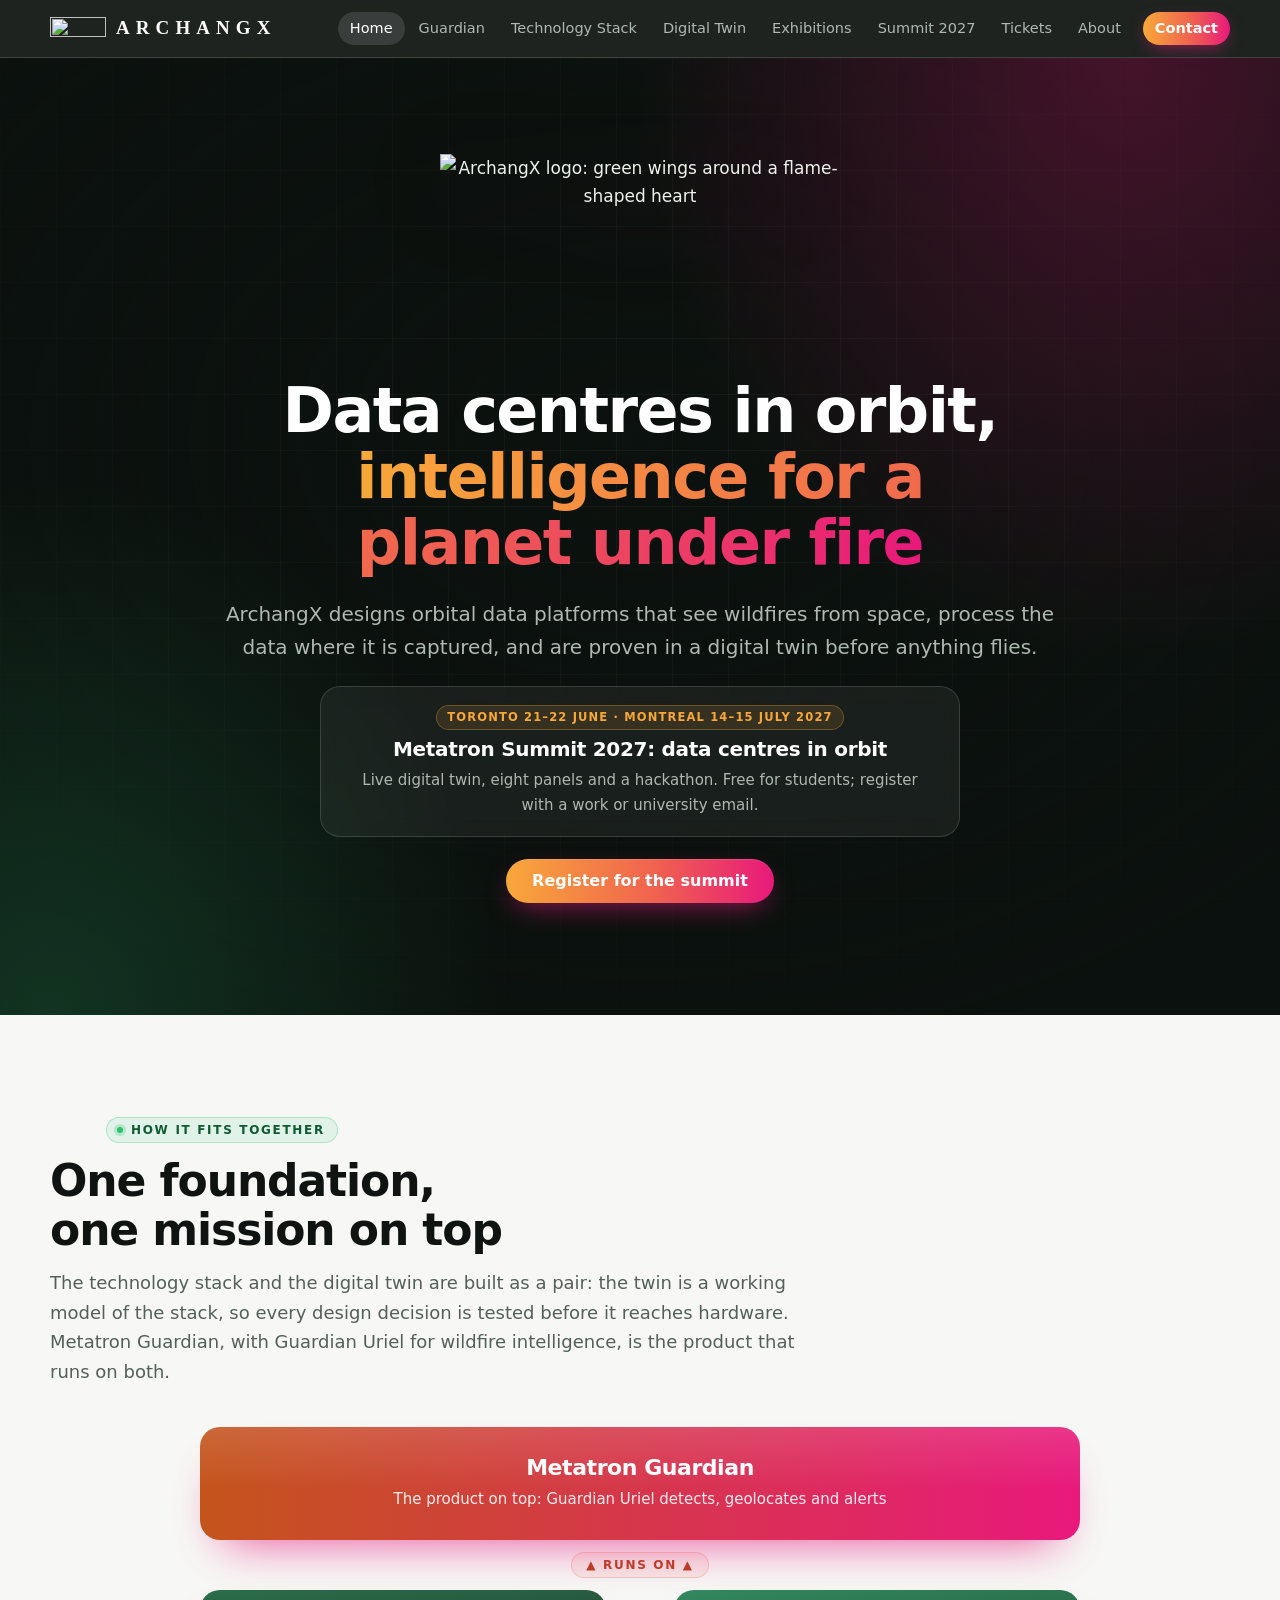
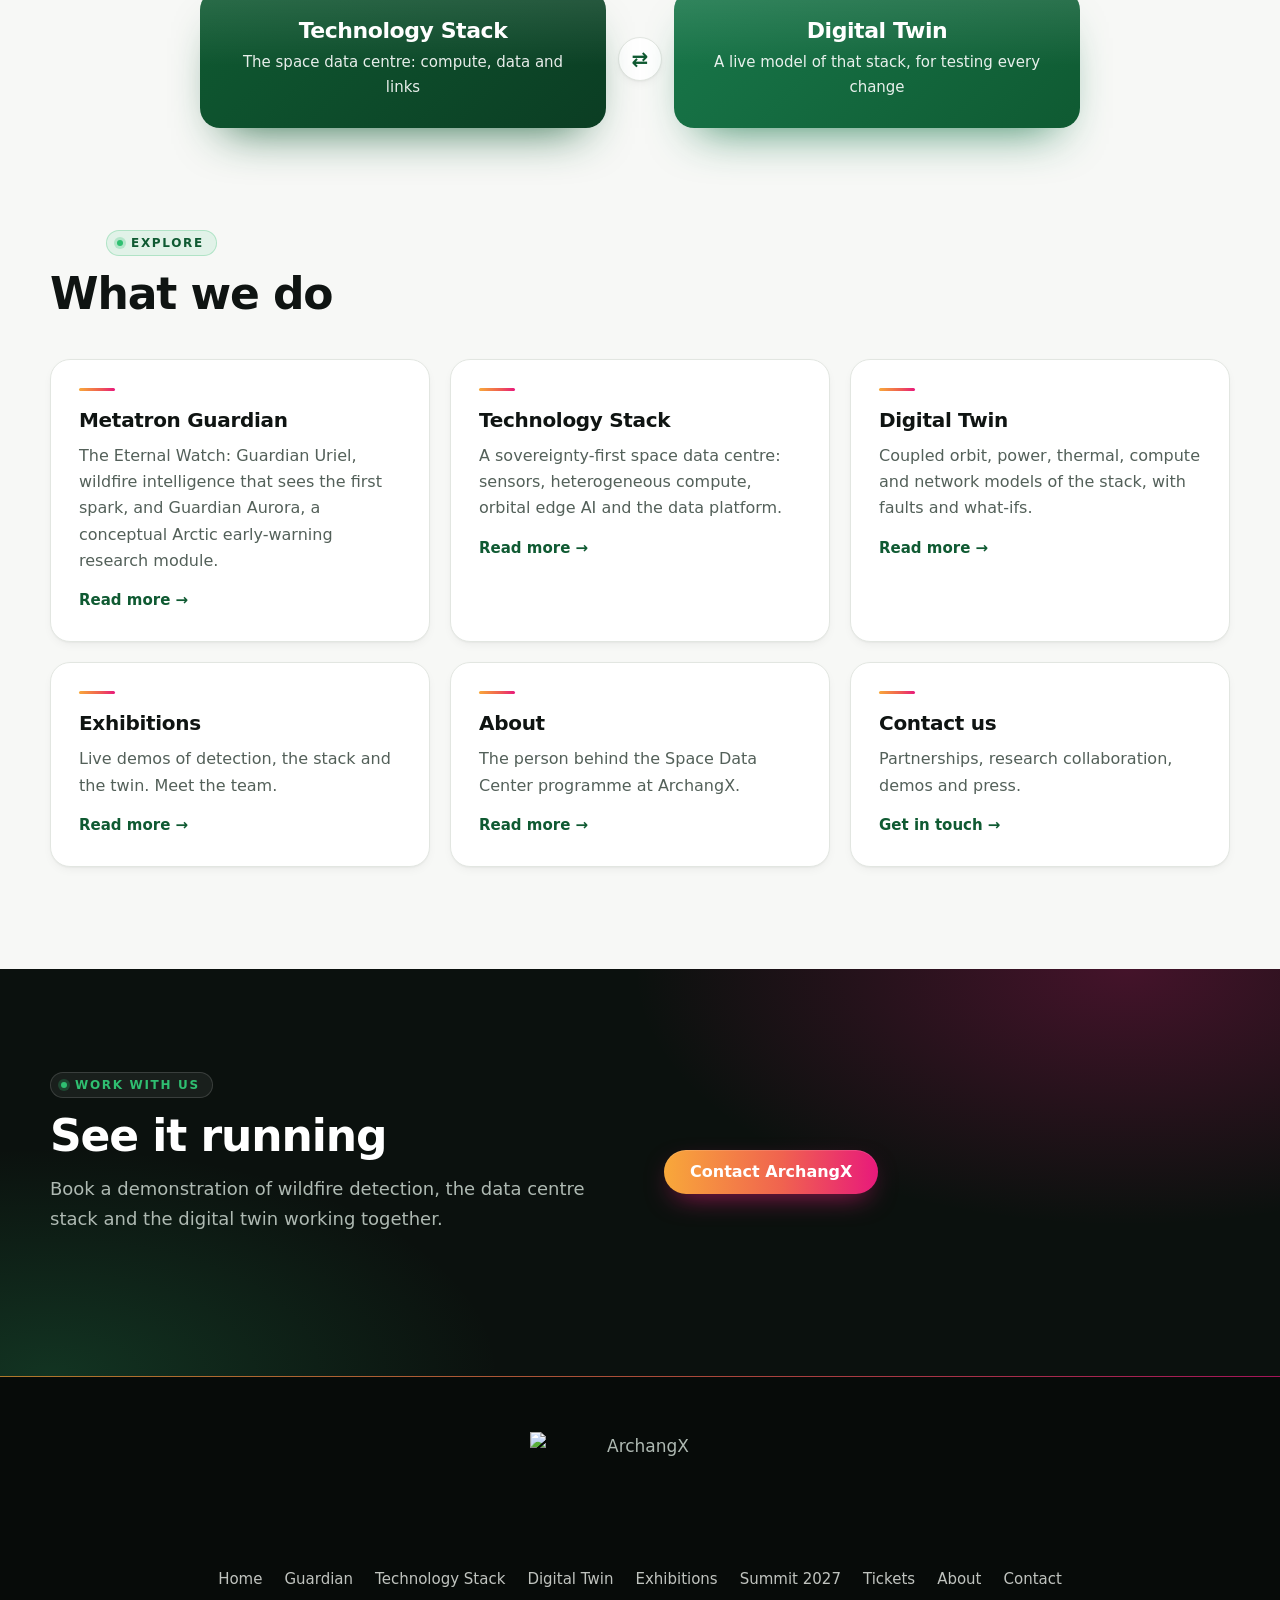
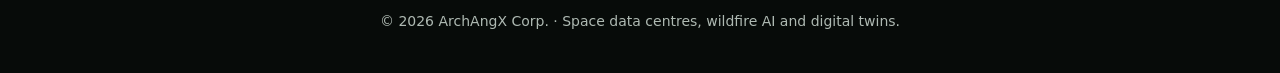
==== commit 5f215a78: "SCRUM-1377 SCRUM-1381: merge the Metatron rename into the ticketing branch Conflicts kept the ticket" ====
--- a/site/index.html
+++ b/site/index.html
@@ -17,7 +17,7 @@
 <header class="site">
   <div class="wrap bar">
     <a class="brand" href="index.html" aria-label="ArchangX home"><img src="assets/emblem-96.png" alt="" width="64" height="25">ARCHANGX</a>
-    <nav class="main" aria-label="Pages"><a href="index.html" aria-current="page">Home</a><a href="guardian.html">Guardian</a><a href="technology-stack.html">Technology Stack</a><a href="digital-twin.html">Digital Twin</a><a href="exhibitions.html">Exhibitions</a><a href="summit-2027.html">Summit 2027</a><a href="about.html">About</a><a href="contact.html">Contact</a></nav>
+    <nav class="main" aria-label="Pages"><a href="index.html" aria-current="page">Home</a><a href="guardian.html">Guardian</a><a href="technology-stack.html">Technology Stack</a><a href="digital-twin.html">Digital Twin</a><a href="exhibitions.html">Exhibitions</a><a href="summit-2027.html">Summit 2027</a><a href="summit-tickets.html">Tickets</a><a href="about.html">About</a><a href="contact.html">Contact</a></nav>
   </div>
 </header>
 <main>
@@ -71,7 +71,7 @@
 <footer class="site">
   <div class="wrap">
     <img src="assets/logo-dark.png" alt="ArchangX" width="280" height="142">
-    <nav aria-label="Footer"><a href="index.html">Home</a><a href="guardian.html">Guardian</a><a href="technology-stack.html">Technology Stack</a><a href="digital-twin.html">Digital Twin</a><a href="exhibitions.html">Exhibitions</a><a href="summit-2027.html">Summit 2027</a><a href="about.html">About</a><a href="contact.html">Contact</a></nav>
+    <nav aria-label="Footer"><a href="index.html">Home</a><a href="guardian.html">Guardian</a><a href="technology-stack.html">Technology Stack</a><a href="digital-twin.html">Digital Twin</a><a href="exhibitions.html">Exhibitions</a><a href="summit-2027.html">Summit 2027</a><a href="summit-tickets.html">Tickets</a><a href="about.html">About</a><a href="contact.html">Contact</a></nav>
     <p>© <span class="year">2026</span> ArchAngX Corp. · Space data centres, wildfire AI and digital twins.</p>
   </div>
 </footer>
--- a/site/assets/style.css
+++ b/site/assets/style.css
@@ -530,3 +530,30 @@
   .layercard:not(.open) > .details { display: none; }
   .layercard { padding: 24px 22px; }
 }
+
+/* Tickets (summit-tickets.html, exhibitions.html#exhibit): cards rendered by tools/render_tickets.py. Status colours all pass AA with white text. */
+.cards.tickets { align-items: stretch; }
+.card.ticket { display: flex; flex-direction: column; gap: 10px; }
+.ticket-edition { margin: 34px 0 16px; font: 700 clamp(20px, 2.2vw, 24px)/1.25 var(--display); letter-spacing: -.01em; color: var(--ink); }
+.notice + .ticket-edition, .ticket-edition:first-child { margin-top: 18px; }
+.ticket .note { margin: 0; font-size: 14px; }
+.ticket .price { margin: 0; font: 700 clamp(26px, 3vw, 32px)/1.1 var(--display); letter-spacing: -.02em; color: var(--ink); }
+.ticket .price small { display: block; margin-top: 4px; font: 500 13px/1.4 var(--sans); letter-spacing: 0; color: var(--muted); }
+.ticket .price.tba { font-size: 20px; color: var(--muted); }
+.ticket .ticks { margin: 0; flex: 1 0 auto; align-content: start; }
+.ticket .ticks li { font-size: 15px; }
+.ticket .meta { margin: 0; font-size: 14px; color: var(--muted); }
+.ticket .btn { align-self: flex-start; }
+.tag.onsale { background: #0f5a32; color: var(--on-dark); border-color: transparent; }
+.tag.comingsoon { background: #1a5f8a; color: var(--on-dark); border-color: transparent; }
+.tag.soldout { background: #7a1f1f; color: var(--on-dark); border-color: transparent; }
+.tag.closed { background: #4a4f55; color: var(--on-dark); border-color: transparent; }
+.tag.pending { background: #a64a12; color: var(--on-dark); border-color: transparent; margin-right: 6px; }
+.btn.disabled { opacity: .55; cursor: not-allowed; pointer-events: none; }
+.updated { margin: 14px 0 0; font-size: 13.5px; }
+.legal .ticks li, .legal .card p { font-size: 15px; }
+.legal .ticks li b { color: var(--ink); }
+ol.steps.three { grid-template-columns: repeat(3, minmax(0, 1fr)); }
+ol.steps.five { grid-template-columns: repeat(5, minmax(0, 1fr)); }
+@media (max-width: 1000px) { ol.steps.three { grid-template-columns: repeat(3, minmax(0, 1fr)); } ol.steps.three li:nth-child(4)::after { display: initial; } }
+@media (max-width: 640px) { ol.steps.three, ol.steps.five { grid-template-columns: 1fr; } }
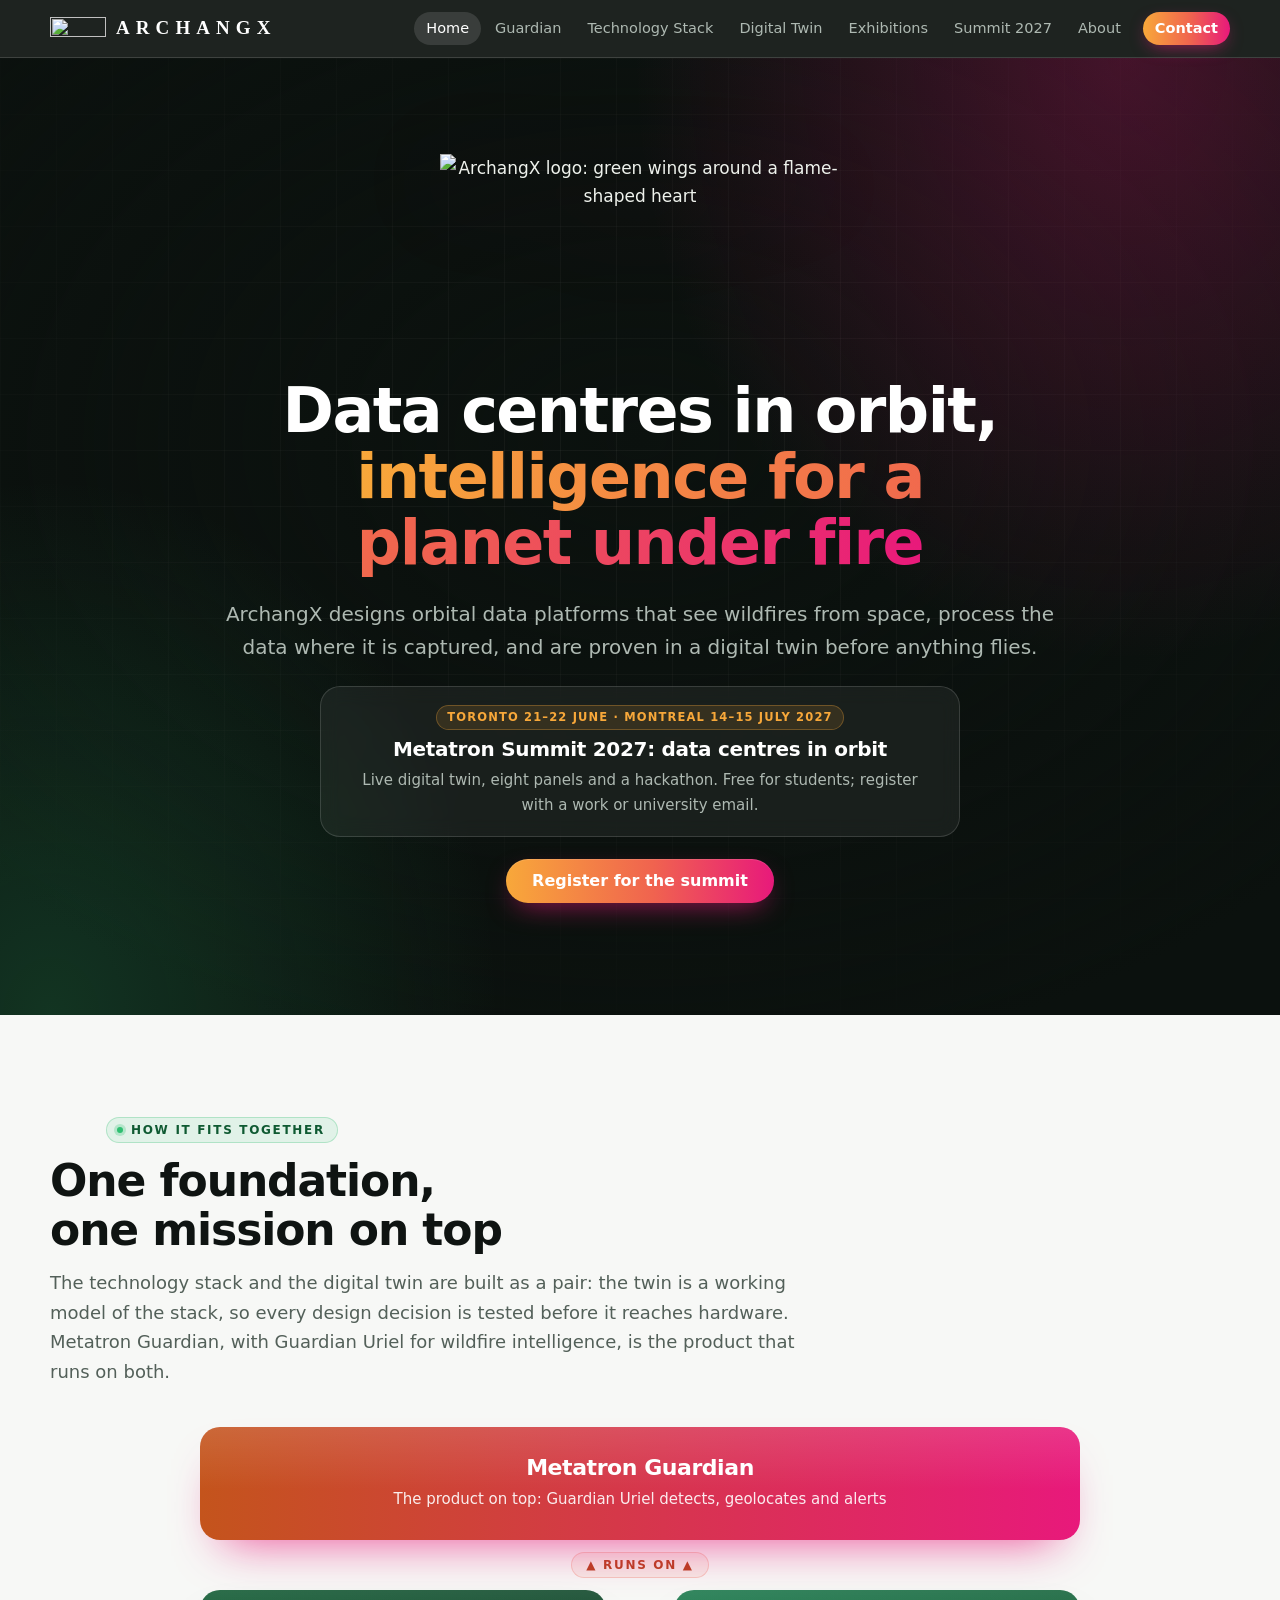
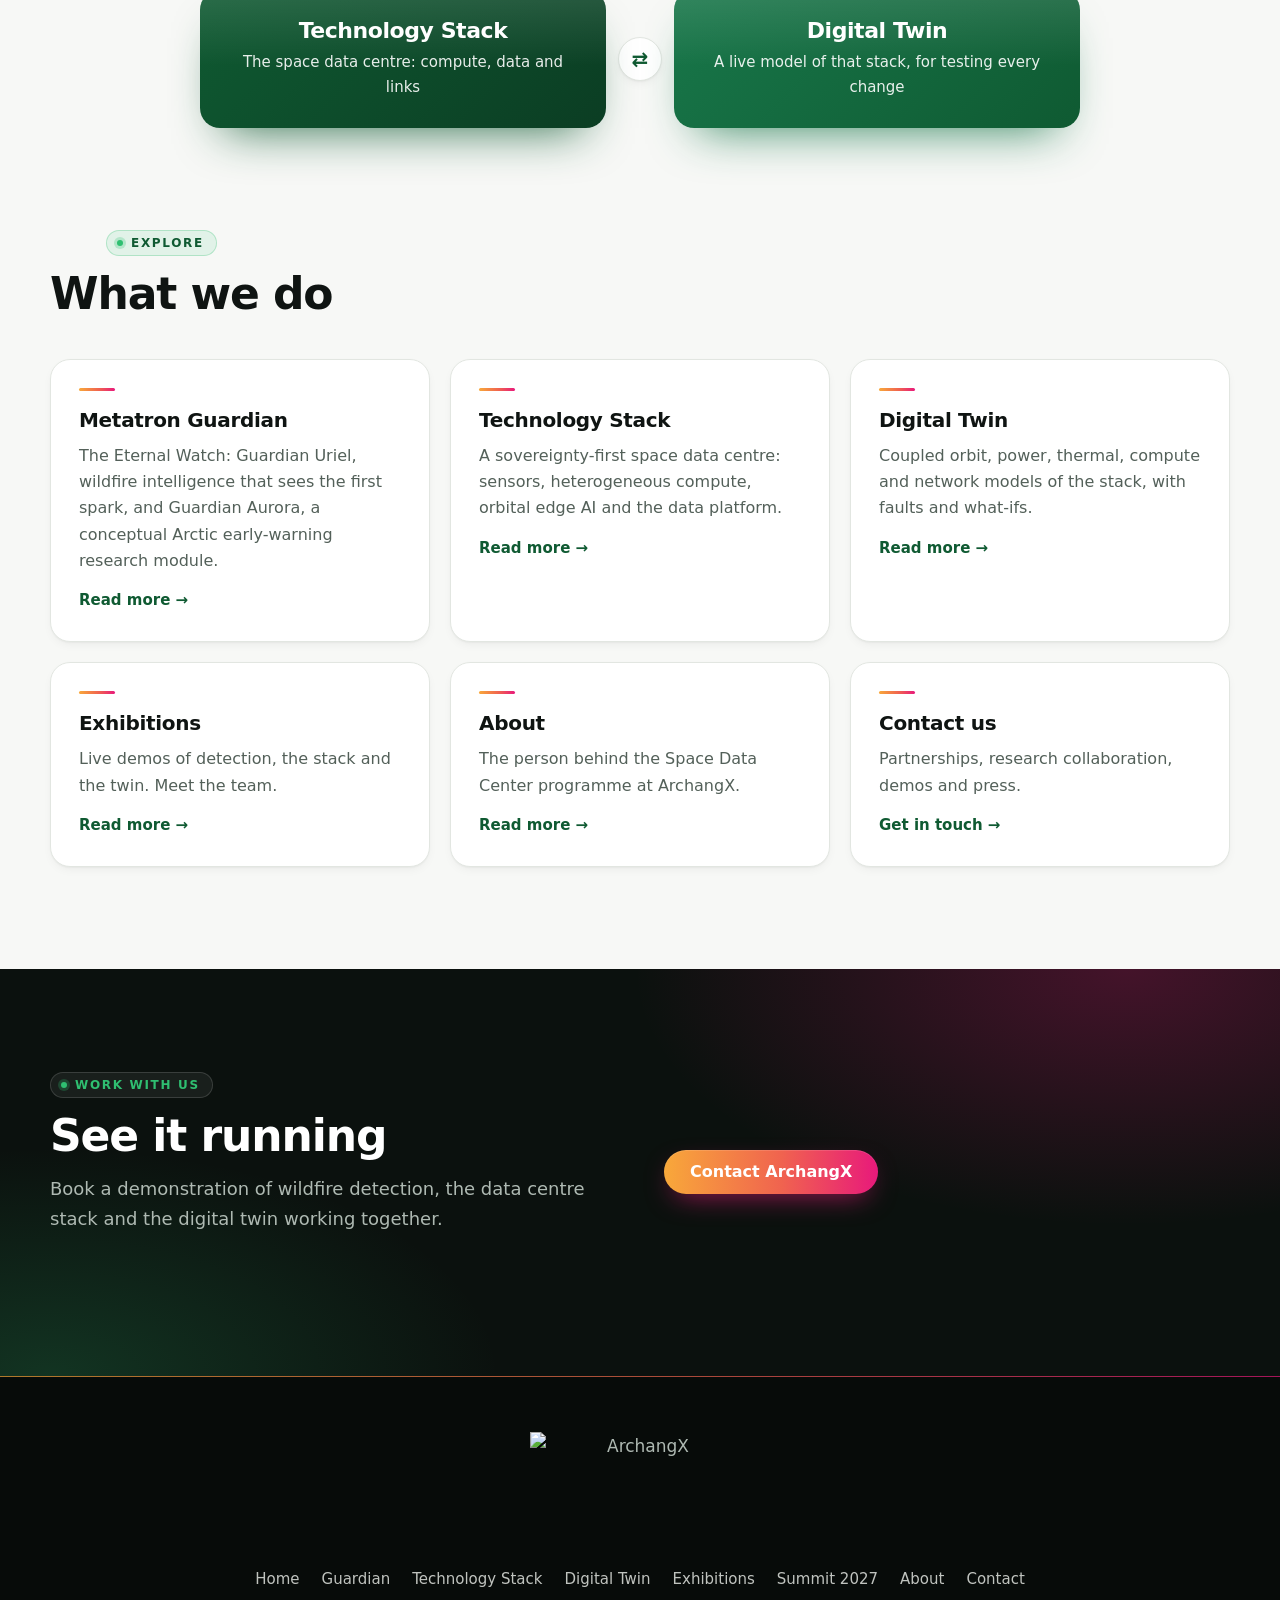
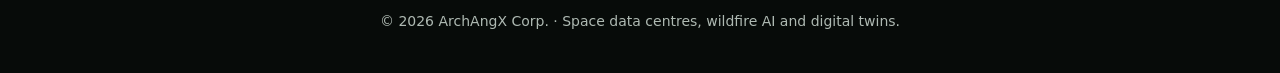
==== commit 776604a2: "Merge pull request #5 from ArchangX/feature/metatron-rename Feature/metatron rename" ====
--- a/site/index.html
+++ b/site/index.html
@@ -17,7 +17,7 @@
 <header class="site">
   <div class="wrap bar">
     <a class="brand" href="index.html" aria-label="ArchangX home"><img src="assets/emblem-96.png" alt="" width="64" height="25">ARCHANGX</a>
-    <nav class="main" aria-label="Pages"><a href="index.html" aria-current="page">Home</a><a href="guardian.html">Guardian</a><a href="technology-stack.html">Technology Stack</a><a href="digital-twin.html">Digital Twin</a><a href="exhibitions.html">Exhibitions</a><a href="summit-2027.html">Summit 2027</a><a href="summit-tickets.html">Tickets</a><a href="about.html">About</a><a href="contact.html">Contact</a></nav>
+    <nav class="main" aria-label="Pages"><a href="index.html" aria-current="page">Home</a><a href="guardian.html">Guardian</a><a href="technology-stack.html">Technology Stack</a><a href="digital-twin.html">Digital Twin</a><a href="exhibitions.html">Exhibitions</a><a href="summit-2027.html">Summit 2027</a><a href="about.html">About</a><a href="contact.html">Contact</a></nav>
   </div>
 </header>
 <main>
@@ -71,7 +71,7 @@
 <footer class="site">
   <div class="wrap">
     <img src="assets/logo-dark.png" alt="ArchangX" width="280" height="142">
-    <nav aria-label="Footer"><a href="index.html">Home</a><a href="guardian.html">Guardian</a><a href="technology-stack.html">Technology Stack</a><a href="digital-twin.html">Digital Twin</a><a href="exhibitions.html">Exhibitions</a><a href="summit-2027.html">Summit 2027</a><a href="summit-tickets.html">Tickets</a><a href="about.html">About</a><a href="contact.html">Contact</a></nav>
+    <nav aria-label="Footer"><a href="index.html">Home</a><a href="guardian.html">Guardian</a><a href="technology-stack.html">Technology Stack</a><a href="digital-twin.html">Digital Twin</a><a href="exhibitions.html">Exhibitions</a><a href="summit-2027.html">Summit 2027</a><a href="about.html">About</a><a href="contact.html">Contact</a></nav>
     <p>© <span class="year">2026</span> ArchAngX Corp. · Space data centres, wildfire AI and digital twins.</p>
   </div>
 </footer>
--- a/site/assets/style.css
+++ b/site/assets/style.css
@@ -530,30 +530,3 @@
   .layercard:not(.open) > .details { display: none; }
   .layercard { padding: 24px 22px; }
 }
-
-/* Tickets (summit-tickets.html, exhibitions.html#exhibit): cards rendered by tools/render_tickets.py. Status colours all pass AA with white text. */
-.cards.tickets { align-items: stretch; }
-.card.ticket { display: flex; flex-direction: column; gap: 10px; }
-.ticket-edition { margin: 34px 0 16px; font: 700 clamp(20px, 2.2vw, 24px)/1.25 var(--display); letter-spacing: -.01em; color: var(--ink); }
-.notice + .ticket-edition, .ticket-edition:first-child { margin-top: 18px; }
-.ticket .note { margin: 0; font-size: 14px; }
-.ticket .price { margin: 0; font: 700 clamp(26px, 3vw, 32px)/1.1 var(--display); letter-spacing: -.02em; color: var(--ink); }
-.ticket .price small { display: block; margin-top: 4px; font: 500 13px/1.4 var(--sans); letter-spacing: 0; color: var(--muted); }
-.ticket .price.tba { font-size: 20px; color: var(--muted); }
-.ticket .ticks { margin: 0; flex: 1 0 auto; align-content: start; }
-.ticket .ticks li { font-size: 15px; }
-.ticket .meta { margin: 0; font-size: 14px; color: var(--muted); }
-.ticket .btn { align-self: flex-start; }
-.tag.onsale { background: #0f5a32; color: var(--on-dark); border-color: transparent; }
-.tag.comingsoon { background: #1a5f8a; color: var(--on-dark); border-color: transparent; }
-.tag.soldout { background: #7a1f1f; color: var(--on-dark); border-color: transparent; }
-.tag.closed { background: #4a4f55; color: var(--on-dark); border-color: transparent; }
-.tag.pending { background: #a64a12; color: var(--on-dark); border-color: transparent; margin-right: 6px; }
-.btn.disabled { opacity: .55; cursor: not-allowed; pointer-events: none; }
-.updated { margin: 14px 0 0; font-size: 13.5px; }
-.legal .ticks li, .legal .card p { font-size: 15px; }
-.legal .ticks li b { color: var(--ink); }
-ol.steps.three { grid-template-columns: repeat(3, minmax(0, 1fr)); }
-ol.steps.five { grid-template-columns: repeat(5, minmax(0, 1fr)); }
-@media (max-width: 1000px) { ol.steps.three { grid-template-columns: repeat(3, minmax(0, 1fr)); } ol.steps.three li:nth-child(4)::after { display: initial; } }
-@media (max-width: 640px) { ol.steps.three, ol.steps.five { grid-template-columns: 1fr; } }
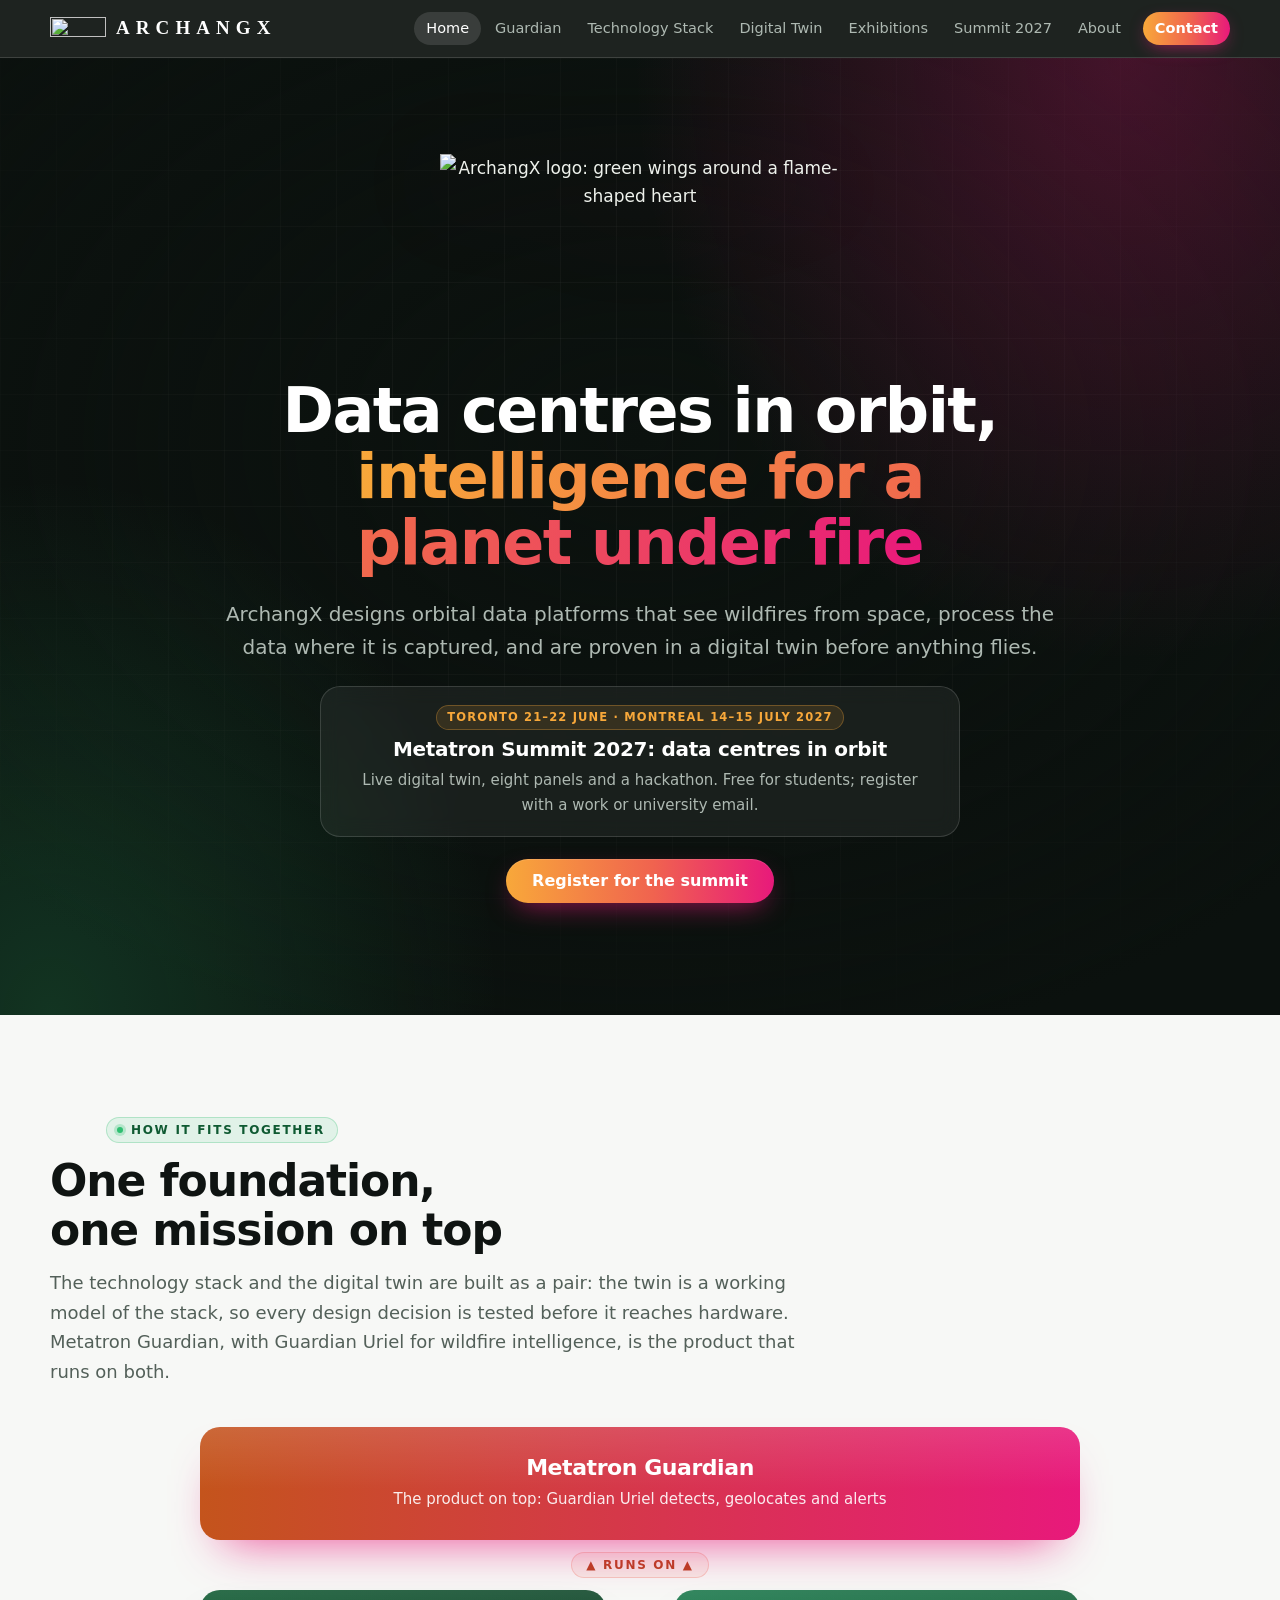
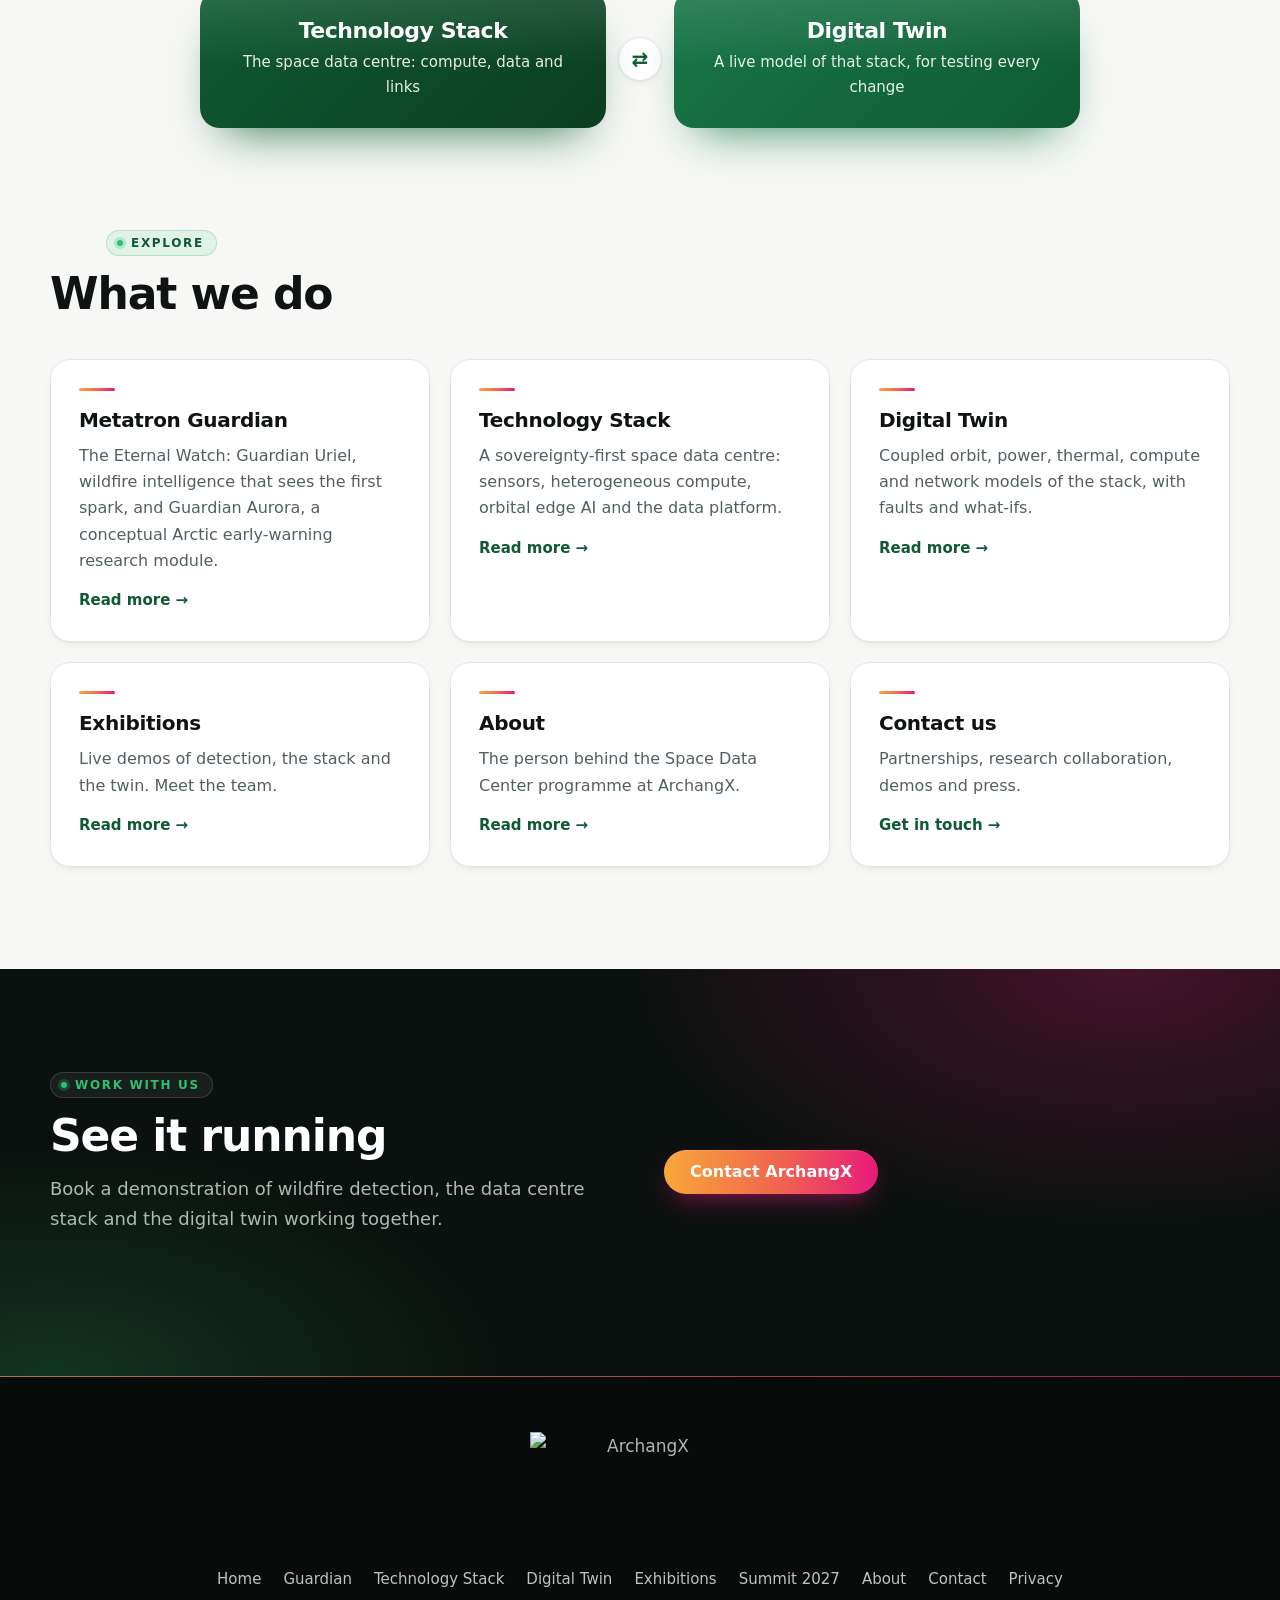
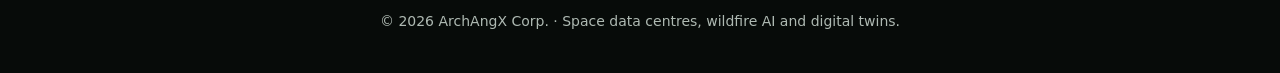
==== commit fbc3c941: "SCRUM-1381 SCRUM-595: privacy policy page, linked from every footer LinkedIn lead generation forms n" ====
--- a/site/index.html
+++ b/site/index.html
@@ -71,7 +71,7 @@
 <footer class="site">
   <div class="wrap">
     <img src="assets/logo-dark.png" alt="ArchangX" width="280" height="142">
-    <nav aria-label="Footer"><a href="index.html">Home</a><a href="guardian.html">Guardian</a><a href="technology-stack.html">Technology Stack</a><a href="digital-twin.html">Digital Twin</a><a href="exhibitions.html">Exhibitions</a><a href="summit-2027.html">Summit 2027</a><a href="about.html">About</a><a href="contact.html">Contact</a></nav>
+    <nav aria-label="Footer"><a href="index.html">Home</a><a href="guardian.html">Guardian</a><a href="technology-stack.html">Technology Stack</a><a href="digital-twin.html">Digital Twin</a><a href="exhibitions.html">Exhibitions</a><a href="summit-2027.html">Summit 2027</a><a href="about.html">About</a><a href="contact.html">Contact</a><a href="privacy.html">Privacy</a></nav>
     <p>© <span class="year">2026</span> ArchAngX Corp. · Space data centres, wildfire AI and digital twins.</p>
   </div>
 </footer>
--- a/site/assets/style.css
+++ b/site/assets/style.css
@@ -530,3 +530,10 @@
   .layercard:not(.open) > .details { display: none; }
   .layercard { padding: 24px 22px; }
 }
+
+/* long-form legal text (privacy.html) */
+.legal { display: grid; gap: 44px; max-width: 820px; }
+.legal > section { display: grid; gap: 14px; }
+.legal h2 { font-size: clamp(24px, 2.8vw, 32px); }
+.legal h3 { margin-top: 10px; }
+.legal ul { margin: 0; padding-left: 22px; display: grid; gap: 8px; max-width: 66ch; }
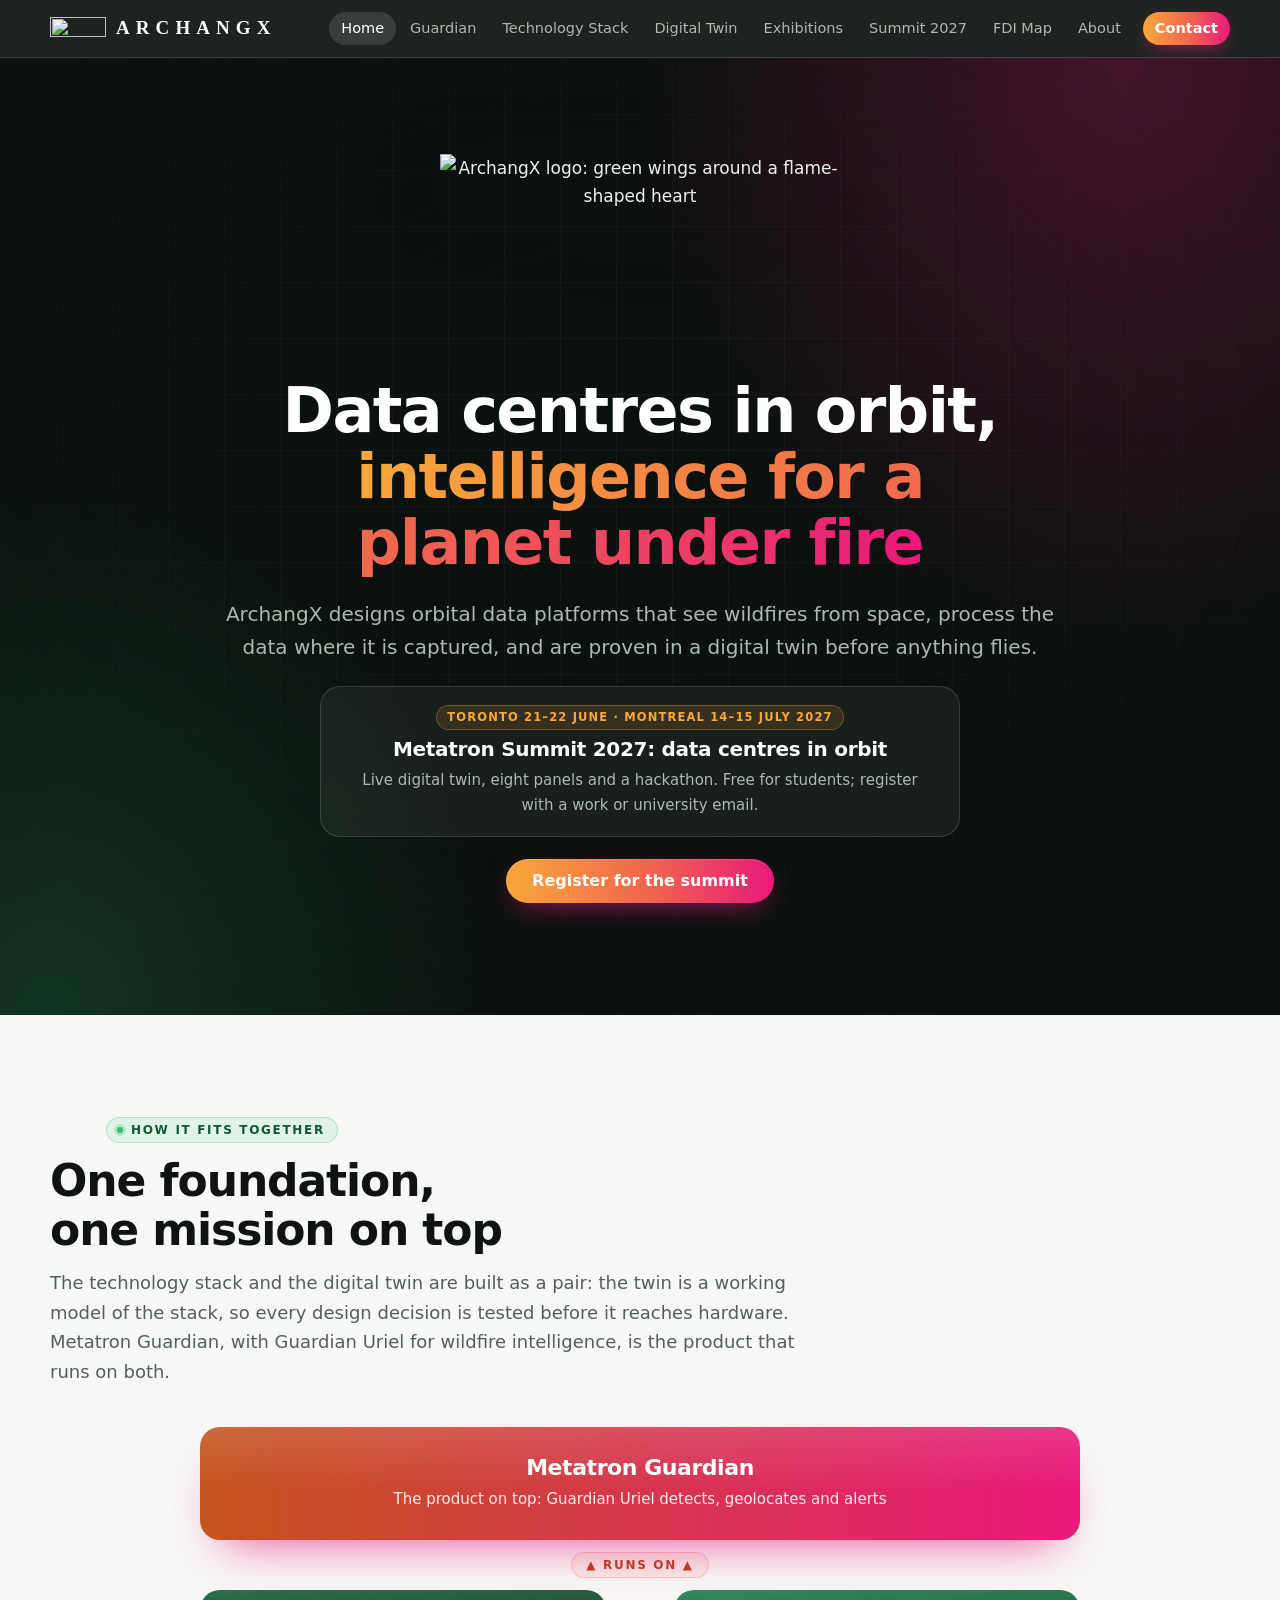
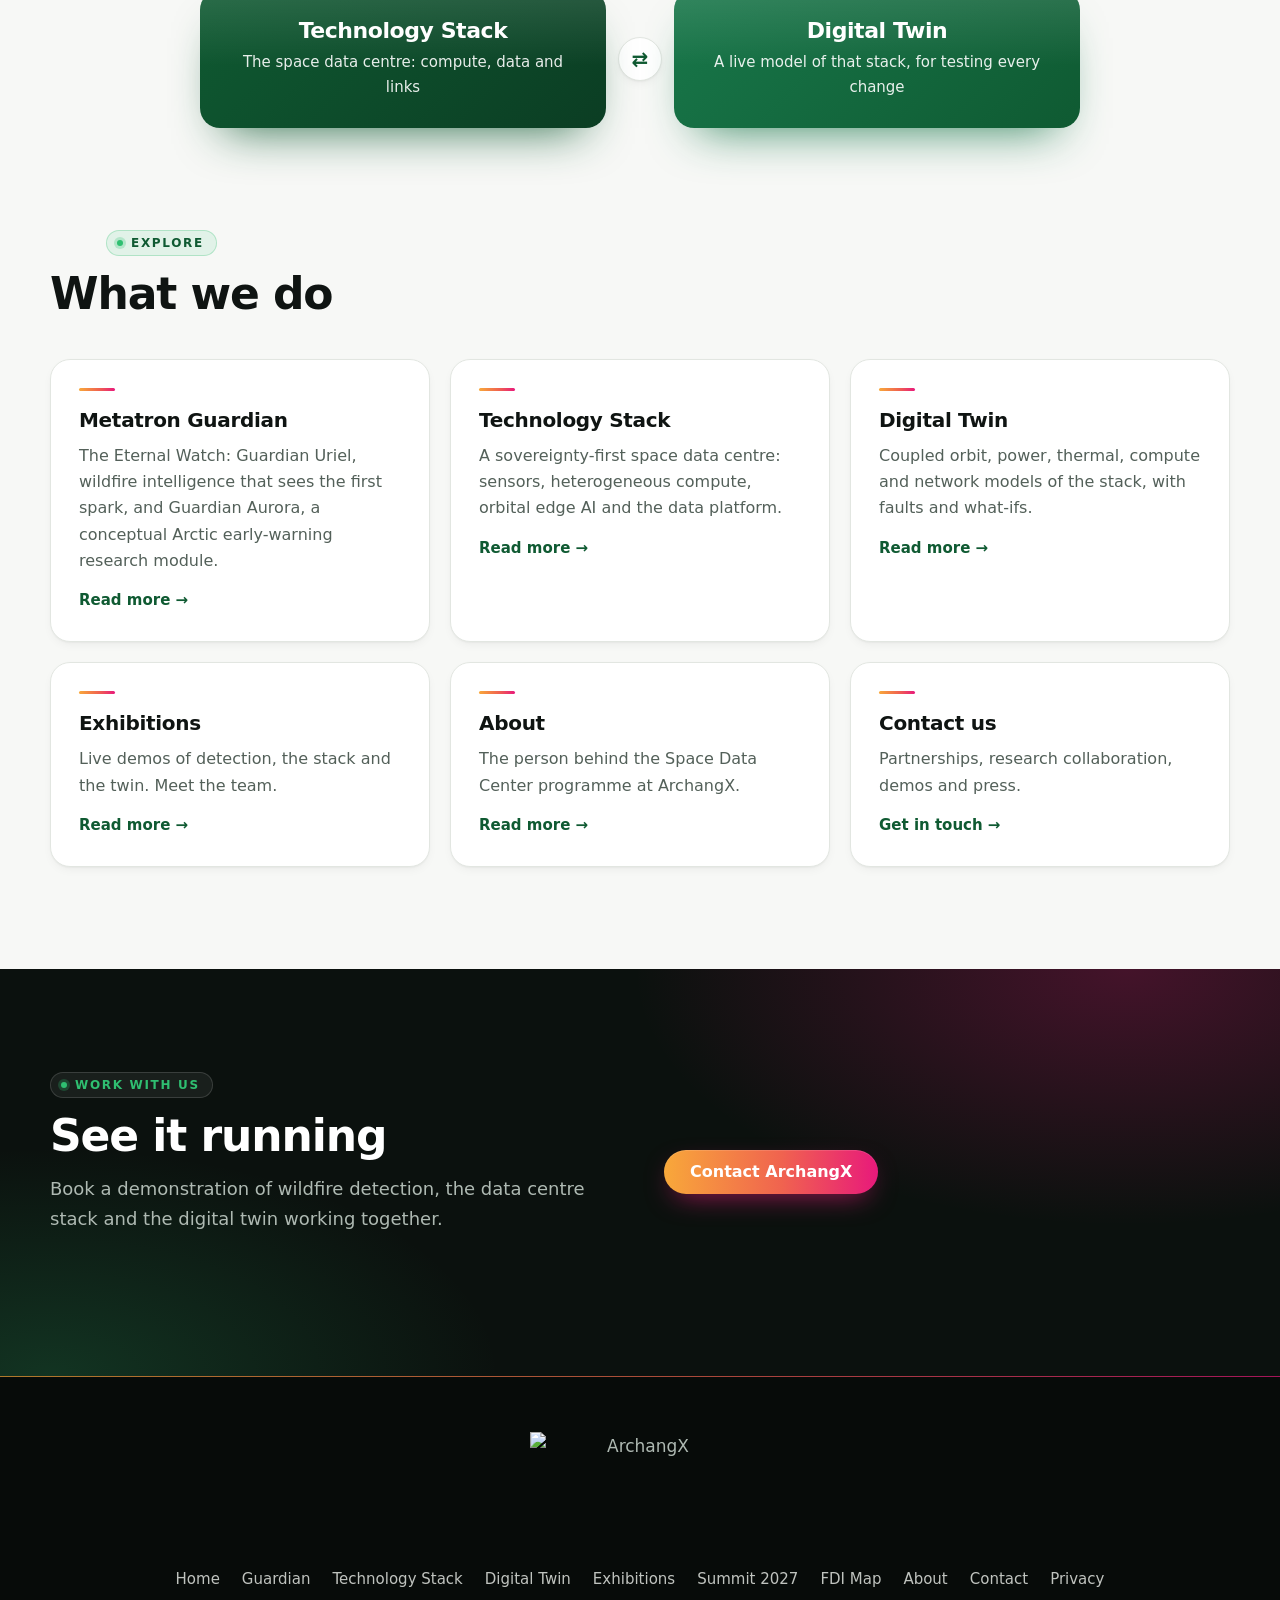
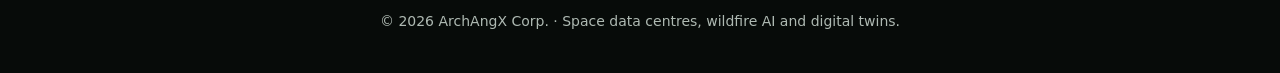
==== commit 3150fc64: "FDI map: link in the header and footer of every page Co-Authored-By: Claude Opus 5.5 <noreply@anthro" ====
--- a/site/index.html
+++ b/site/index.html
@@ -17,7 +17,7 @@
 <header class="site">
   <div class="wrap bar">
     <a class="brand" href="index.html" aria-label="ArchangX home"><img src="assets/emblem-96.png" alt="" width="64" height="25">ARCHANGX</a>
-    <nav class="main" aria-label="Pages"><a href="index.html" aria-current="page">Home</a><a href="guardian.html">Guardian</a><a href="technology-stack.html">Technology Stack</a><a href="digital-twin.html">Digital Twin</a><a href="exhibitions.html">Exhibitions</a><a href="summit-2027.html">Summit 2027</a><a href="about.html">About</a><a href="contact.html">Contact</a></nav>
+    <nav class="main" aria-label="Pages"><a href="index.html" aria-current="page">Home</a><a href="guardian.html">Guardian</a><a href="technology-stack.html">Technology Stack</a><a href="digital-twin.html">Digital Twin</a><a href="exhibitions.html">Exhibitions</a><a href="summit-2027.html">Summit 2027</a><a href="fdi-map.html">FDI Map</a><a href="about.html">About</a><a href="contact.html">Contact</a></nav>
   </div>
 </header>
 <main>
@@ -71,7 +71,7 @@
 <footer class="site">
   <div class="wrap">
     <img src="assets/logo-dark.png" alt="ArchangX" width="280" height="142">
-    <nav aria-label="Footer"><a href="index.html">Home</a><a href="guardian.html">Guardian</a><a href="technology-stack.html">Technology Stack</a><a href="digital-twin.html">Digital Twin</a><a href="exhibitions.html">Exhibitions</a><a href="summit-2027.html">Summit 2027</a><a href="about.html">About</a><a href="contact.html">Contact</a><a href="privacy.html">Privacy</a></nav>
+    <nav aria-label="Footer"><a href="index.html">Home</a><a href="guardian.html">Guardian</a><a href="technology-stack.html">Technology Stack</a><a href="digital-twin.html">Digital Twin</a><a href="exhibitions.html">Exhibitions</a><a href="summit-2027.html">Summit 2027</a><a href="fdi-map.html">FDI Map</a><a href="about.html">About</a><a href="contact.html">Contact</a><a href="privacy.html">Privacy</a></nav>
     <p>© <span class="year">2026</span> ArchAngX Corp. · Space data centres, wildfire AI and digital twins.</p>
   </div>
 </footer>
